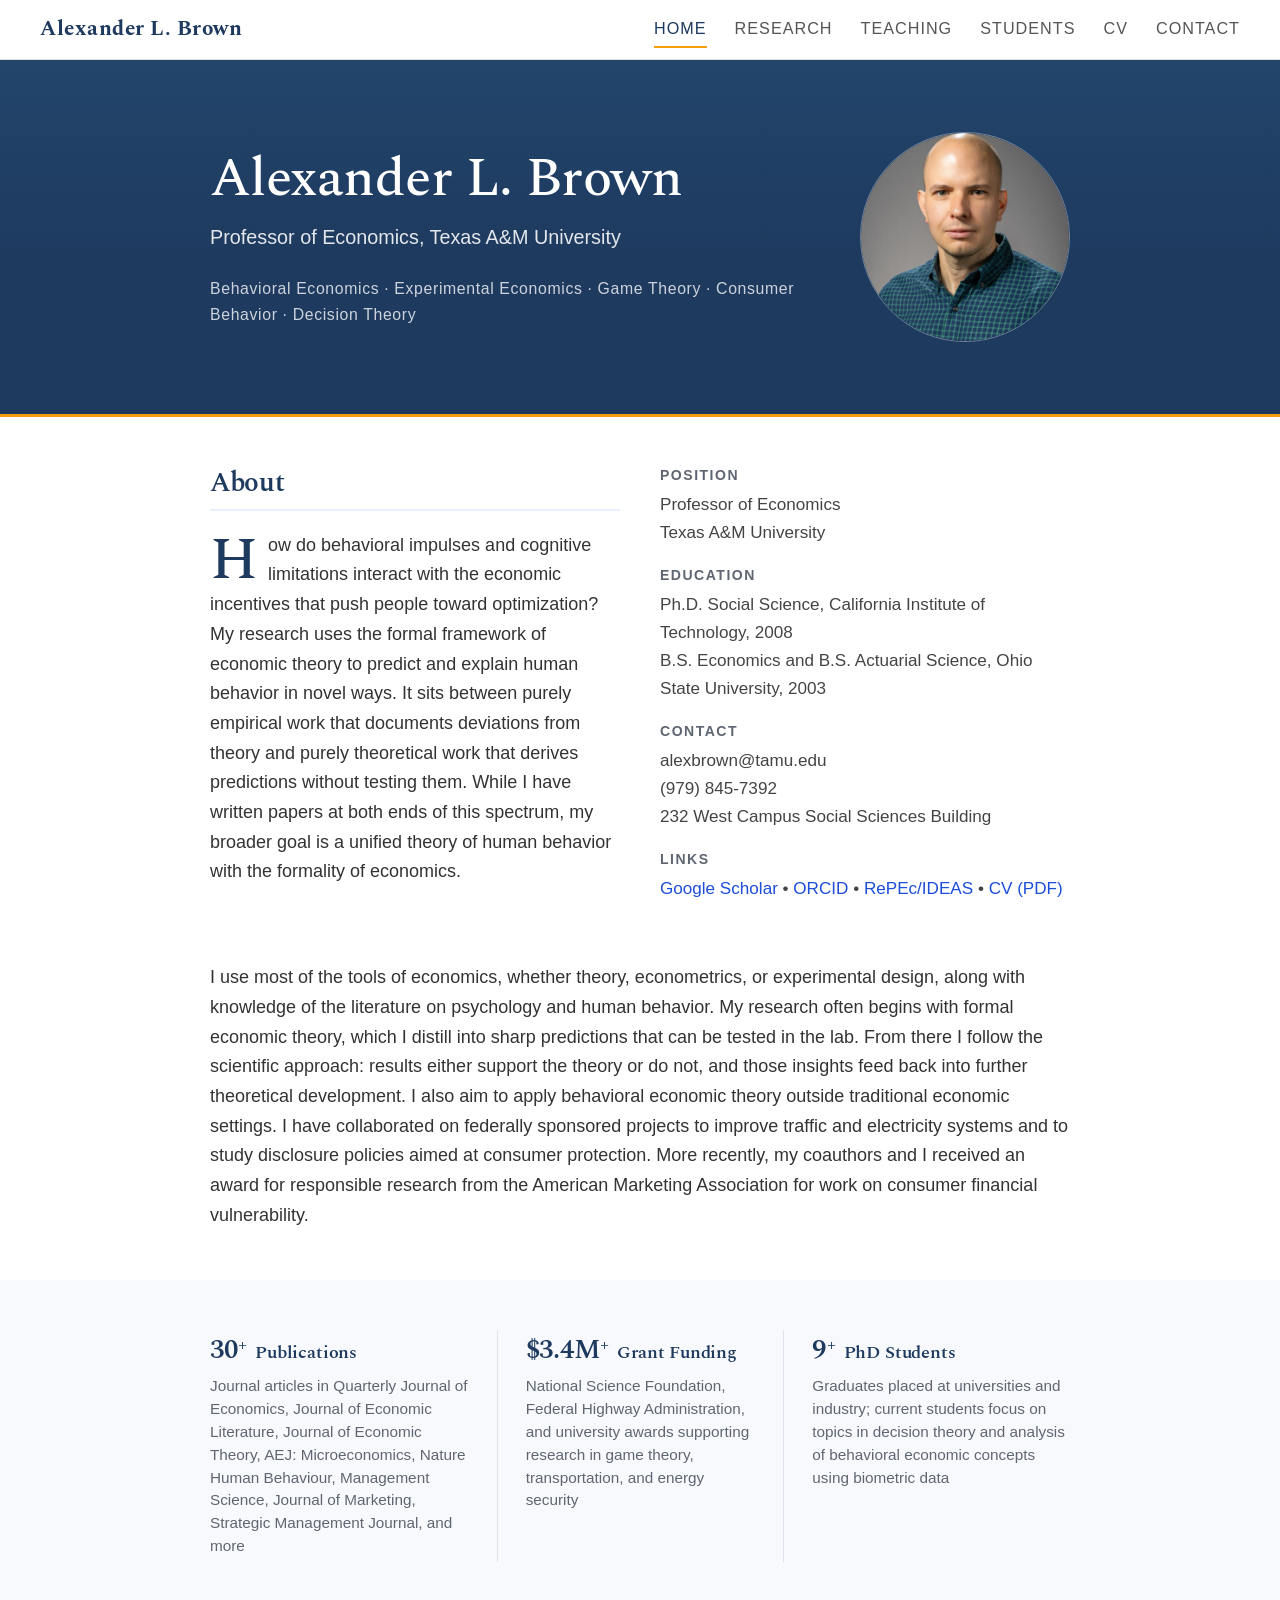
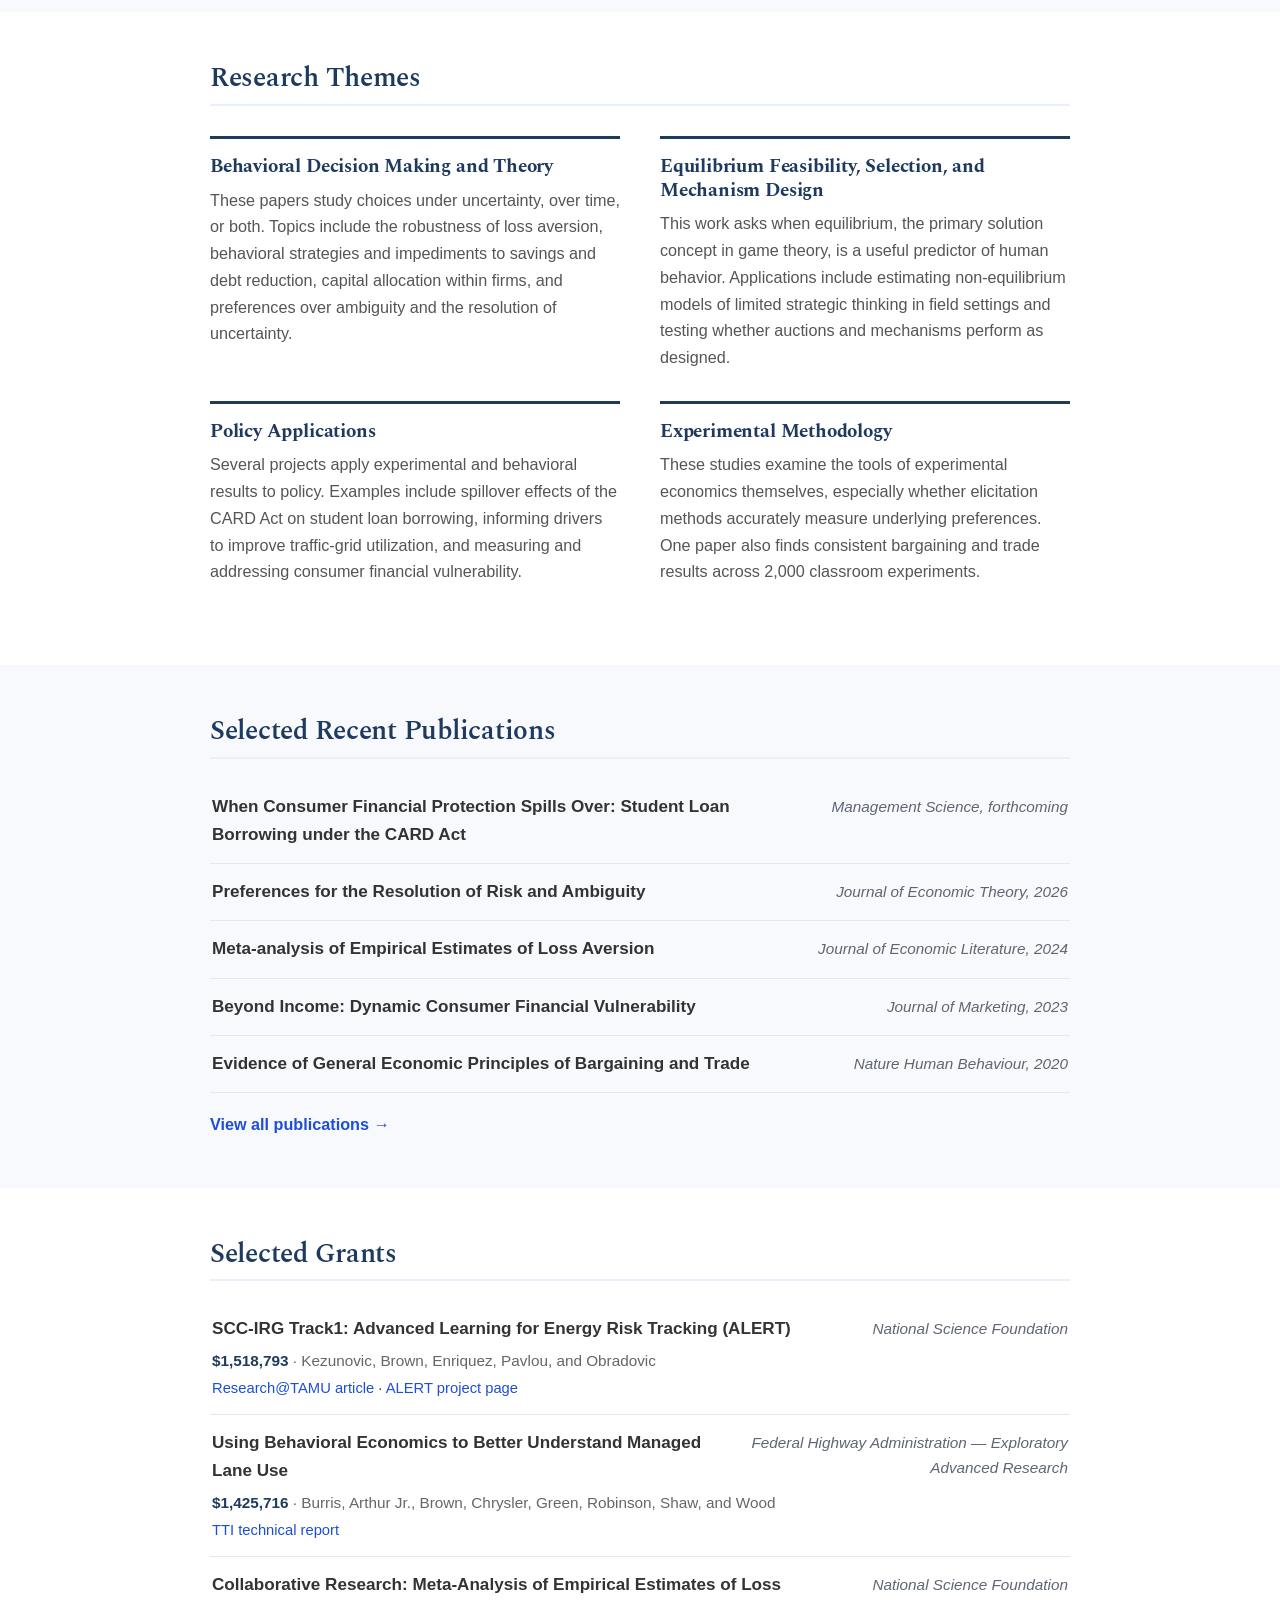
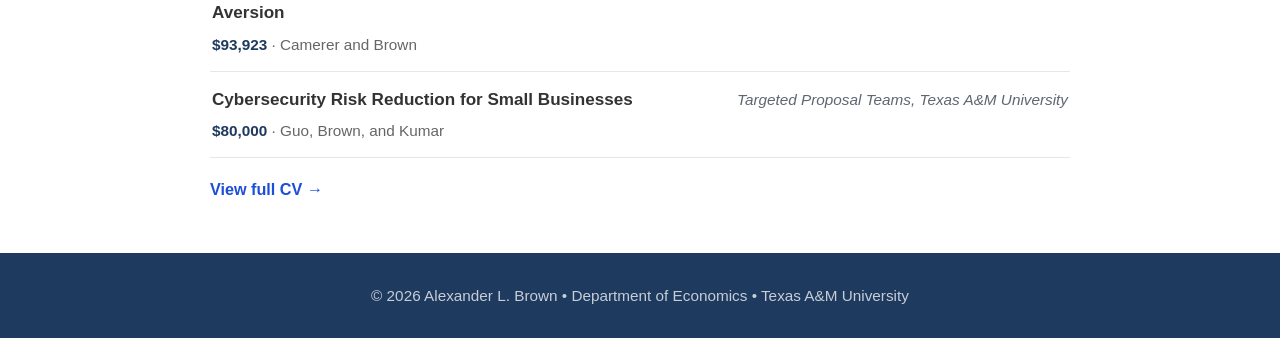
==== index.html @ e17a762a "Phase 6: GPT re-review fixes, clickable titles, coauthor links, color polish Co-Authored-By: Claude " ====
<!DOCTYPE html>
<html lang="en">
<head>
<meta charset="UTF-8">
<meta name="viewport" content="width=device-width, initial-scale=1.0">
<title>Alexander L. Brown | Economics, Texas A&M University</title>
<meta name="description" content="Alexander L. Brown, Professor of Economics at Texas A&M University. Research in game theory, experimental and behavioral economics; publications, grants, teaching, and contact information.">
<link rel="canonical" href="https://alexbrownecon.com/">
<link rel="icon" type="image/svg+xml" href="assets/favicon.svg">
<meta property="og:title" content="Alexander L. Brown | Economics, Texas A&M University">
<meta property="og:description" content="Alexander L. Brown, Professor of Economics at Texas A&M University. Research in game theory, experimental and behavioral economics; publications, grants, teaching, and contact information.">
<meta property="og:url" content="https://alexbrownecon.com/">
<meta property="og:type" content="website">
<meta property="og:image" content="https://alexbrownecon.com/assets/images/newhead4-1200.jpg">
<link rel="preconnect" href="https://fonts.googleapis.com">
<link rel="preconnect" href="https://fonts.gstatic.com" crossorigin>
<link href="https://fonts.googleapis.com/css2?family=Spectral:wght@300;500;600;700&display=swap" rel="stylesheet">
<link rel="stylesheet" href="assets/css/site.css?v=11">
<script type="application/ld+json">
{
  "@context": "https://schema.org",
  "@type": "Person",
  "name": "Alexander L. Brown",
  "alternateName": "Alex Brown",
  "jobTitle": "Professor of Economics",
  "affiliation": { "@type": "CollegeOrUniversity", "name": "Texas A&M University" },
  "email": "mailto:alexbrown@tamu.edu",
  "url": "https://alexbrownecon.com/",
  "sameAs": [
    "https://scholar.google.com/citations?user=mM_5lrMAAAAJ&hl=en",
    "https://orcid.org/0000-0002-5582-5304",
    "https://ideas.repec.org/f/pbr451.html"
  ]
}
</script>
</head>
<body>
<a class="skip-link" href="#main">Skip to main content</a>
<header>
<nav aria-label="Main">
  <div class="logo"><a href="index.html">Alexander L. Brown</a></div>
  <div class="nav-links">
    <a href="index.html" aria-current="page">Home</a>
    <a href="research.html">Research</a>
    <a href="teaching.html">Teaching</a>
    <a href="students.html">Students</a>
    <a href="cv.html">CV</a>
    <a href="contact.html">Contact</a>
  </div>
</nav>
</header>
<main id="main">
  <div class="hero">
    <div class="hero-content">
      <div class="hero-text">
        <h1>Alexander L. Brown</h1>
        <div class="subtitle">Professor of Economics, Texas A&amp;M University</div>
        <div class="interests">Behavioral Economics &middot; Experimental Economics &middot; Game Theory &middot; Consumer Behavior &middot; Decision Theory</div>
      </div>
      <div class="hero-photo"><img src="assets/images/newhead4-1200.jpg" alt="Alexander L. Brown"></div>
    </div>
  </div>

  <section>
    <div class="landing-grid">
      <div>
        <h2>About</h2>
        <p class="dropcap">How do behavioral impulses and cognitive limitations interact with the economic incentives that push people toward optimization? My research uses the formal framework of economic theory to predict and explain human behavior in novel ways. It sits between purely empirical work that documents deviations from theory and purely theoretical work that derives predictions without testing them. While I have written papers at both ends of this spectrum, my broader goal is a unified theory of human behavior with the formality of economics.</p>
      </div>
      <div class="about-sidebar">
        <div class="info-block">
          <h3>Position</h3>
          <p>Professor of Economics<br>Texas A&amp;M University</p>
        </div>
        <div class="info-block">
          <h3>Education</h3>
          <p>Ph.D. Social Science, California Institute of Technology, 2008<br>B.S. Economics and B.S. Actuarial Science, Ohio State University, 2003</p>
        </div>
        <div class="info-block">
          <h3>Contact</h3>
          <p>alexbrown@tamu.edu<br>(979) 845-7392<br>232 West Campus Social Sciences Building</p>
        </div>
        <div class="info-block">
          <h3>Links</h3>
          <p><a href="https://scholar.google.com/citations?user=mM_5lrMAAAAJ&hl=en">Google Scholar</a> &bull; <a href="https://orcid.org/0000-0002-5582-5304">ORCID</a> &bull; <a href="https://ideas.repec.org/f/pbr451.html">RePEc/IDEAS</a> &bull; <a href="assets/cv_brown.pdf">CV (PDF)</a></p>
        </div>
      </div>
    </div>
    <p>I use most of the tools of economics, whether theory, econometrics, or experimental design, along with knowledge of the literature on psychology and human behavior. My research often begins with formal economic theory, which I distill into sharp predictions that can be tested in the lab. From there I follow the scientific approach: results either support the theory or do not, and those insights feed back into further theoretical development. I also aim to apply behavioral economic theory outside traditional economic settings. I have collaborated on federally sponsored projects to improve traffic and electricity systems and to study disclosure policies aimed at consumer protection. More recently, my coauthors and I received an award for responsible research from the American Marketing Association for work on consumer financial vulnerability.</p>
  </section>

  <!-- AT A GLANCE — understated stats band (Pass 3) -->
  <div class="section-alt">
    <div class="section-alt-wrap">
      <section>
        <div class="stats-band">
          <div class="stat">
            <h3><span class="stat-num">30<span class="plus">+</span></span> <a href="research.html">Publications</a></h3>
            <p>Journal articles in Quarterly Journal of Economics, Journal of Economic Literature, Journal of Economic Theory, AEJ: Microeconomics, Nature Human Behaviour, Management Science, Journal of Marketing, Strategic Management Journal, and more</p>
          </div>
          <div class="stat">
            <h3><span class="stat-num">$3.4M<span class="plus">+</span></span> Grant Funding</h3>
            <p>National Science Foundation, Federal Highway Administration, and university awards supporting research in game theory, transportation, and energy security</p>
          </div>
          <div class="stat">
            <h3><span class="stat-num">9<span class="plus">+</span></span> <a href="students.html">PhD Students</a></h3>
            <p>Graduates placed at universities and industry; current students focus on topics in decision theory and analysis of behavioral economic concepts using biometric data</p>
          </div>
        </div>
      </section>
    </div>
  </div>

  <!-- RESEARCH THEMES — four colored cards -->
  <section>
    <h2>Research Themes</h2>
    <div class="theme-grid">
      <div class="theme-card theme-dc">
        <h3><a href="research.html?filter=dc">Behavioral Decision Making and Theory</a></h3>
        <p>These papers study choices under uncertainty, over time, or both. Topics include the robustness of loss aversion, behavioral strategies and impediments to savings and debt reduction, capital allocation within firms, and preferences over ambiguity and the resolution of uncertainty.</p>
      </div>
      <div class="theme-card theme-gt">
        <h3><a href="research.html?filter=gt">Equilibrium Feasibility, Selection, and Mechanism Design</a></h3>
        <p>This work asks when equilibrium, the primary solution concept in game theory, is a useful predictor of human behavior. Applications include estimating non-equilibrium models of limited strategic thinking in field settings and testing whether auctions and mechanisms perform as designed.</p>
      </div>
      <div class="theme-card theme-policy">
        <h3><a href="research.html?filter=policy">Policy Applications</a></h3>
        <p>Several projects apply experimental and behavioral results to policy. Examples include spillover effects of the CARD Act on student loan borrowing, informing drivers to improve traffic-grid utilization, and measuring and addressing consumer financial vulnerability.</p>
      </div>
      <div class="theme-card theme-methods">
        <h3><a href="research.html?filter=methods">Experimental Methodology</a></h3>
        <p>These studies examine the tools of experimental economics themselves, especially whether elicitation methods accurately measure underlying preferences. One paper also finds consistent bargaining and trade results across 2,000 classroom experiments.</p>
      </div>
    </div>
  </section>

  <!-- SELECTED PUBLICATIONS & GRANTS — balanced 4+4 -->
  <div class="section-alt">
    <div class="section-alt-wrap">
      <section>
        <h2>Selected Recent Publications</h2>
        <ul class="pub-list">
          <li><div class="pub-row"><span class="pub-title"><a href="research.html#pub-card-act">When Consumer Financial Protection Spills Over: Student Loan Borrowing under the CARD Act</a></span><span class="pub-venue">Management Science, forthcoming</span></div></li>
          <li><div class="pub-row"><span class="pub-title"><a href="research.html#pub-resolution">Preferences for the Resolution of Risk and Ambiguity</a></span><span class="pub-venue">Journal of Economic Theory, 2026</span></div></li>
          <li><div class="pub-row"><span class="pub-title"><a href="research.html#pub-loss-aversion">Meta-analysis of Empirical Estimates of Loss Aversion</a></span><span class="pub-venue">Journal of Economic Literature, 2024</span></div></li>
          <li><div class="pub-row"><span class="pub-title"><a href="research.html#pub-beyond-income">Beyond Income: Dynamic Consumer Financial Vulnerability</a></span><span class="pub-venue">Journal of Marketing, 2023</span></div></li>
          <li><div class="pub-row"><span class="pub-title"><a href="research.html#pub-bargaining">Evidence of General Economic Principles of Bargaining and Trade</a></span><span class="pub-venue">Nature Human Behaviour, 2020</span></div></li>
        </ul>
        <p class="more-link"><a href="research.html">View all publications &rarr;</a></p>
      </section>
    </div>
  </div>

  <section>
    <h2>Selected Grants</h2>
    <ul class="pub-list grant-list">
      <li>
        <div class="pub-row"><span class="pub-title">SCC-IRG Track1: Advanced Learning for Energy Risk Tracking (ALERT)</span><span class="pub-venue">National Science Foundation</span></div>
        <div class="grant-meta"><span class="grant-amount">$1,518,793</span> &middot; Kezunovic, Brown, Enriquez, Pavlou, and Obradovic</div>
        <div class="grant-links"><a href="https://web.archive.org/web/20241208113945/https://research.tamu.edu/2024/02/29/combining-big-data-and-machine-learning-may-help-predict-unplanned-power-outages/" target="_blank" rel="noopener">Research@TAMU article</a> &middot; <a href="https://pscp.engr.tamu.edu/alert/" target="_blank" rel="noopener">ALERT project page</a></div>
      </li>
      <li>
        <div class="pub-row"><span class="pub-title">Using Behavioral Economics to Better Understand Managed Lane Use</span><span class="pub-venue">Federal Highway Administration — Exploratory Advanced Research</span></div>
        <div class="grant-meta"><span class="grant-amount">$1,425,716</span> &middot; Burris, Arthur Jr., Brown, Chrysler, Green, Robinson, Shaw, and Wood</div>
        <div class="grant-links"><a href="https://static.tti.tamu.edu/tti.tamu.edu/documents/0-6907-R1.pdf" target="_blank" rel="noopener">TTI technical report</a></div>
      </li>
      <li>
        <div class="pub-row"><span class="pub-title">Collaborative Research: Meta-Analysis of Empirical Estimates of Loss Aversion</span><span class="pub-venue">National Science Foundation</span></div>
        <div class="grant-meta"><span class="grant-amount">$93,923</span> &middot; Camerer and Brown</div>
      </li>
      <li>
        <div class="pub-row"><span class="pub-title">Cybersecurity Risk Reduction for Small Businesses</span><span class="pub-venue">Targeted Proposal Teams, Texas A&amp;M University</span></div>
        <div class="grant-meta"><span class="grant-amount">$80,000</span> &middot; Guo, Brown, and Kumar</div>
      </li>
    </ul>
    <p class="more-link"><a href="cv.html">View full CV &rarr;</a></p>
  </section>

</main>
<footer>&copy; 2026 Alexander L. Brown &bull; Department of Economics &bull; Texas A&amp;M University</footer>
</body>
</html>
---- assets/css/site.css ----
/* site.css — shared stylesheet for all pages (extracted from the single-file
   mockup in Phase 2; content styles unchanged except accessibility fixes). */

* { margin: 0; padding: 0; box-sizing: border-box; }
html { font-size: 18px; scroll-behavior: smooth; }
body { font-family: 'Segoe UI', 'Helvetica Neue', Arial, sans-serif; color: #333; background: #fff; line-height: 1.65; }

/* TYPOGRAPHY (Pass 1): Spectral for headings, clean sans for body */
h1, h2, h3, nav .logo { font-family: 'Spectral', Georgia, 'Times New Roman', serif; }
h1, h2, h3 { line-height: 1.25; letter-spacing: -0.01em; }
.about-sidebar .info-block h3 { font-family: 'Segoe UI', 'Helvetica Neue', Arial, sans-serif; letter-spacing: 1.5px; }
/* LINKS — navy-leaning blue (2026-08-24). The rest colour moved from #2563eb
   to #1d4ed8 (6.70:1 on #fff, 6.37:1 on the #f8f9fc alt band, 6.47:1 on the
   #fafbfc card — up from 5.17:1) so links sit closer to the brand navy without
   becoming navy. Hover now goes all the way to brand navy #1e3a5f (11.50:1),
   because #1d4ed8 is the rest colour and can no longer double as the hover.
   The focus ring keeps #1d4ed8 — it reads against every ground the site uses
   and is deliberately not the same value as the hovered text. */
a { color: #1d4ed8; text-decoration: none; }
a:hover { color: #1e3a5f; text-decoration: underline; }

/* Visible focus for keyboard users */
a:focus-visible, button:focus-visible { outline: 3px solid #1d4ed8; outline-offset: 2px; border-radius: 2px; }
footer a:focus-visible { outline-color: #fff; } /* blue ring is 1.72:1 against the navy footer */

/* Screen-reader-only text. Currently unused — the research-page filter status
   it was written for is now a visible live region (.filter-status) — but kept
   as the site's standard utility for future SR-only text. */
.visually-hidden { position: absolute; width: 1px; height: 1px; margin: -1px; padding: 0; overflow: hidden; clip: rect(0 0 0 0); clip-path: inset(50%); white-space: nowrap; border: 0; }

/* Skip link — hidden until focused */
.skip-link { position: absolute; left: -9999px; top: 0; z-index: 200; background: #1e3a5f; color: #fff; padding: 10px 18px; border-radius: 0 0 6px 0; }
.skip-link:focus { left: 0; color: #fff; text-decoration: none; }

/* Anchored sections clear the sticky nav */
section[id] { scroll-margin-top: 80px; }

/* NAV (sticky, wraps on small screens — no hamburger needed) */
header { position: sticky; top: 0; z-index: 100; }
nav { background: #fff; border-bottom: 1px solid #e0e0e0; display: flex; justify-content: space-between; align-items: center; padding: 0 40px; height: 60px; }
nav .logo { font-size: 1.15rem; font-weight: 700; color: #1e3a5f; letter-spacing: 0.5px; white-space: nowrap; }
nav .logo a { color: inherit; } /* wordmark is identity, not a link cue — global link blue must not win */
nav .nav-links { display: flex; gap: 28px; }
nav .nav-links a { font-size: 0.9rem; font-weight: 500; color: #555; text-transform: uppercase; letter-spacing: 1px; text-decoration: none; padding: 4px 0; border-bottom: 2px solid transparent; transition: color 0.15s ease, border-bottom-color 0.15s ease; }
nav .nav-links a:hover, nav .nav-links a[aria-current="page"] { color: #1e3a5f; border-bottom-color: #f59e0b; text-decoration: none; }

/* HERO (Pass 2): flat deep navy, editorial title-page treatment.
   Single gold rule at the band's base is the one accent (decorative,
   on navy — not an essential indicator). */
.hero { background: linear-gradient(180deg, #23456b 0%, #1e3a5f 55%); border-bottom: 3px solid #f59e0b; }
.hero-content { display: flex; align-items: center; justify-content: space-between; gap: 50px; max-width: 940px; margin: 0 auto; padding: 72px 40px; }
.hero-photo { width: 210px; height: 210px; border-radius: 50%; border: 1px solid rgba(255,255,255,0.35); flex-shrink: 0; overflow: hidden; }
.hero-photo img { width: 100%; height: 100%; object-fit: cover; display: block; }
.hero-text { color: #fff; }
.hero-text h1 { font-size: 3rem; font-weight: 500; margin-bottom: 8px; }
.hero-text .subtitle { font-size: 1.1rem; color: rgba(255,255,255,0.88); margin-bottom: 22px; font-weight: 300; }
.hero-text .interests { font-size: 0.88rem; letter-spacing: 0.04em; color: rgba(255,255,255,0.78); }

/* MINI HERO (sub-pages): same band, smaller */
.hero-mini .hero-content { padding: 36px 40px; }
.hero-mini .hero-text h1 { font-size: 2rem; }

/* SECTIONS — optimized width for readability (940px gives ~65 characters per line at 18px body text, within the ideal 60-70 range) */
section, .page-column { max-width: 940px; margin: 0 auto; padding: 50px 40px; }
section h2 { font-size: 1.5rem; font-weight: 600; color: #1e3a5f; margin-bottom: 20px; padding-bottom: 8px; border-bottom: 2px solid #e8f0fe; }
section h3 { font-size: 1.15rem; color: #1e3a5f; margin: 28px 0 12px; }

/* Drop cap — book-style opening on the About text (kept from the
   redesign side-by-side: the one element Alex adopted) */
.dropcap::first-letter { font-family: 'Spectral', Georgia, 'Times New Roman', serif; font-weight: 500; font-size: 3.3em; float: left; line-height: 0.8; padding: 6px 10px 0 0; color: #1e3a5f; }

/* ABOUT — 2-column landing */
.landing-grid { display: grid; grid-template-columns: 1fr 1fr; gap: 40px; margin-bottom: 40px; }
.about-sidebar .info-block { margin-bottom: 20px; }
.about-sidebar .info-block h3 { font-size: 0.78rem; text-transform: uppercase; letter-spacing: 1.5px; color: #5f6672; margin: 0 0 6px; }
.about-sidebar .info-block p { color: #444; font-size: 0.95rem; }

/* AT-A-GLANCE STATS BAND (Pass 3 — understated, no cards) */
.stats-band { display: grid; grid-template-columns: 1fr 1fr 1fr; }
.stats-band .stat { padding: 4px 28px; }
.stats-band .stat:first-child { padding-left: 0; }
.stats-band .stat:last-child { padding-right: 0; }
.stats-band .stat + .stat { border-left: 1px solid #dde3ec; }
.stats-band h3 { font-family: 'Spectral', Georgia, 'Times New Roman', serif; font-size: 1rem; font-weight: 600; color: #1e3a5f; margin: 0 0 8px; display: flex; align-items: baseline; gap: 8px; }
.stats-band .stat-num { font-size: 1.5rem; line-height: 1.2; }
.stats-band .stat-num .plus { font-size: 0.62em; vertical-align: 0.5em; margin-left: 0.04em; }
.stats-band h3 a { color: inherit; }
.stats-band p { font-size: 0.85rem; color: #5f6672; line-height: 1.5; }

/* RESEARCH THEMES — editorial blocks, uniform navy rules (color plan A:
   category colors live only on the research page, where they filter) */
.theme-grid { display: grid; grid-template-columns: 1fr 1fr; gap: 30px 40px; margin: 30px 0; }
.theme-card { border-top: 3px solid #1e3a5f; padding-top: 16px; }
.theme-card h3 { margin: 0 0 8px; font-size: 1.05rem; }
.theme-card h3 a { color: inherit; text-decoration: none; }
.theme-card h3 a:hover { color: inherit; text-decoration: underline; }
.theme-card p { font-size: 0.9rem; color: #555; }

/* SITE PHOTOS (real images replacing placeholders as they arrive) */
.site-photo { width: 100%; border-radius: 10px; display: block; }

/* ACTION PHOTO PLACEHOLDER */
.photo-placeholder { width: 100%; height: 220px; background: linear-gradient(135deg, #f0f4ff 0%, #e8f0fe 100%); border: 2px dashed #bfdbfe; border-radius: 10px; display: flex; align-items: center; justify-content: center; color: #4a6fa5; font-style: italic; font-size: 0.9rem; }

/* EDITORIAL LISTS — publications & grants on the landing page (Pass 3) */
.pub-list { list-style: none; margin: 0; }
.pub-list li { padding: 14px 2px; border-bottom: 1px solid #e3e7ee; }
.pub-row { display: flex; justify-content: space-between; align-items: baseline; gap: 24px; }
.pub-title { font-weight: 600; font-size: 0.95rem; color: #333; }
.pub-title a { color: inherit; text-decoration: none; }
.pub-title a:hover { color: #1e3a5f; text-decoration: underline; }
.pub-venue { font-size: 0.85rem; color: #5f6672; font-style: italic; text-align: right; flex-shrink: 0; max-width: 40%; }
.grant-meta { font-size: 0.85rem; color: #666; margin-top: 4px; }
.grant-amount { font-weight: 600; color: #1e3a5f; }
.grant-links { font-size: 0.82rem; margin-top: 3px; }
.more-link { margin-top: 18px; font-size: 0.9rem; }
.more-link a { font-weight: 600; }

/* RESEARCH FILTERS — full category titles on desktop, chip-length
   labels on phones (Pass 5 deferred item, resolved 2026-08-23) */
.filter-btn .label-short { display: none; }
@media (max-width: 700px) {
  .filter-btn .label-full { display: none; }
  .filter-btn .label-short { display: inline; }
}

.filter-bar { display: flex; flex-wrap: wrap; gap: 10px; margin-bottom: 14px; }
.filter-btn { padding: 8px 20px; border-radius: 25px; border: 1.5px solid #d1d5db; background: #fff; color: #666; font-size: 0.85rem; cursor: pointer; font-weight: 500; transition: background-color 0.15s ease, color 0.15s ease, border-color 0.15s ease; font-family: inherit; }
/* Monochrome (2026-08-24): the four per-category button colors are gone.
   Every button hovers and fills in brand navy, the treatment the All button
   already had. */
.filter-btn:hover { border-color: #1e3a5f; color: #1e3a5f; }
.filter-btn.active { background: #1e3a5f; color: #fff; border-color: #1e3a5f; }
.filter-btn.active:hover { background: #23456b; color: #fff; border-color: #23456b; }

/* FILTER STATUS — visible result count, doubling as the role="status" live
   region (WCAG 4.1.3). Quiet meta line in the site's muted gray #5f6672
   (6.3:1 on #fff), sitting between the filter buttons and the jump links. */
.filter-status { font-size: 0.85rem; color: #5f6672; margin: 0 0 10px; }

/* JUMP LINKS — small uppercase in-page nav above the paper sections.
   #5f6672 is the site's existing muted meta gray (6.3:1 on #fff); the links
   themselves take brand navy #1e3a5f and underline on hover/focus. */
.jump-links { font-size: 0.8rem; letter-spacing: 0.09em; text-transform: uppercase; color: #5f6672; margin: 0 0 8px; }
.jump-links a { color: #1e3a5f; text-decoration: none; }
.jump-links a:hover, .jump-links a:focus-visible { text-decoration: underline; }

/* PAPER CARDS */
/* .paper-group is a nested <section id> inside .paper-list, so it inherits the
   section[id] scroll-margin-top rules (80px, 110px under 880px) above; it must
   cancel the outer page-column geometry the generic `section` rule gives it. */
.paper-group { max-width: none; margin: 0; padding: 0; display: flex; flex-direction: column; gap: 16px; }
.paper-group h2 { margin-top: 28px; }
.paper-list { display: flex; flex-direction: column; gap: 16px; }
.paper-card { padding: 18px 22px; border: 1px solid #eee; border-radius: 8px; background: #fafbfc; transition: border-color 0.2s ease, box-shadow 0.2s ease; animation: card-in 0.25s ease; }
@keyframes card-in { from { opacity: 0; transform: translateY(4px); } to { opacity: 1; transform: none; } }
.paper-card:hover { border-color: #bfdbfe; box-shadow: 0 2px 8px rgba(29,78,216,0.06); }
.paper-card.hidden { display: none; }
.paper-card[id] { scroll-margin-top: 90px; } /* deep links from the home page clear the sticky nav */
.paper-card:target { border-color: #1e3a5f; }
/* TITLES — dark navy and bold, the top of the card's hierarchy (the wrapping
   quotation marks were dropped from the markup 2026-08-24). Size and weight are
   unchanged; only the colour moved, #333 -> brand navy #1e3a5f (11.10:1 on the
   #fafbfc card). Each title is a link to the card's primary source, so it must
   NOT take the global link blue: colour inherits and there is no rule at rest.
   The underline appears on hover and on keyboard focus, in the inherited navy.
   Two cards (request-copy-only) have no link; they are the same navy text with
   no pointer and no underline, which is the only difference. */
.paper-title { font-size: 0.98rem; font-weight: 600; color: #1e3a5f; margin-bottom: 4px; }
.paper-title a { color: inherit; text-decoration: none; }
.paper-title a:hover, .paper-title a:focus-visible { text-decoration: underline; text-decoration-color: #1e3a5f; }
.paper-authors { font-size: 0.86rem; color: #666; margin-bottom: 3px; }
.paper-authors strong { font-weight: 600; } /* subtle emphasis on Alex's name; color inherits */
/* COAUTHOR LINKS — ported from the old live site. Deliberately quiet: the
   author line must keep reading as one grey run of names, not as a row of blue
   links, so the colour inherits and the only rest-state cue is a hairline
   underline in #d1d5db (the existing filter-button neutral). Hover and keyboard
   focus resolve to brand navy, text and rule together. Alexander L. Brown is
   <strong> and never a link. */
.paper-authors a { color: inherit; text-decoration: underline; text-decoration-color: #d1d5db; text-underline-offset: 2px; }
.paper-authors a:hover, .paper-authors a:focus-visible { color: #1e3a5f; text-decoration-color: #1e3a5f; }
.paper-venue { font-size: 0.86rem; color: #5f6672; font-style: italic; margin-bottom: 8px; }
.paper-award { font-size: 0.82rem; font-weight: 600; color: #1e3a5f; margin-bottom: 8px; }
.paper-tags { display: flex; flex-wrap: wrap; gap: 6px; margin-bottom: 8px; }
/* TAG CHIPS — monochrome (2026-08-24), now slate-filled. Still ONE treatment
   for all four categories: the four category hexes stay gone and
   .tag-dc/-gt/-policy/-methods remain inert hooks with no styling of their own.
   Changed 2026-08-24: pale slate fill #eef2f7 (the light end of the existing
   #dde3ec/#eef2f7 neutral family) with muted navy text #3b4d66 replacing the
   flat gray #5f6672 — 7.66:1, well past the 4.5:1 the 0.7rem/600 label needs.
   The hairline border is DROPPED: the fill already draws the chip's shape, and
   keeping both made the chip read as a bordered box rather than a quiet label.
   Size, shape, weight, and casing are unchanged. Losing the border also parts
   the chips from .jump-links, which they had drifted into matching. */
.tag { font-size: 0.7rem; padding: 2px 10px; border-radius: 12px; font-weight: 600; text-transform: uppercase; letter-spacing: 0.5px; color: #3b4d66; background: #eef2f7; border: none; }
.paper-links { display: flex; flex-wrap: wrap; gap: 10px; }
/* Link buttons follow the global link colour: #1d4ed8 at rest, and the hover
   still fills with that same value (the button's own colour), which is the
   behaviour it had at #2563eb. */
.paper-links a { font-size: 0.8rem; color: #1d4ed8; font-weight: 500; padding: 3px 10px; border: 1px solid #dbeafe; border-radius: 4px; transition: background-color 0.15s ease, color 0.15s ease, border-color 0.15s ease; }
.paper-links a:hover { background: #1d4ed8; color: #fff; border-color: #1d4ed8; text-decoration: none; }
/* ABSTRACTS — collapsed by default; no animation (default <details> toggle only).
   Summary uses the card's muted meta gray #5f6672 (6.3:1 on the #fafbfc card);
   body copy uses the site's #333 (11.6:1). Focus ring matches the global
   a/button :focus-visible treatment on line 16. */
.paper-abstract { margin-top: 10px; }
.paper-abstract summary { cursor: pointer; font-size: 0.85rem; color: #5f6672; }
.paper-abstract summary:focus-visible { outline: 3px solid #1d4ed8; outline-offset: 2px; border-radius: 2px; }
.paper-abstract p { font-size: 0.92rem; color: #333; line-height: 1.55; margin-top: 8px; max-width: 68ch; }

/* STUDENTS — two-column grid with square photos */
.students-two-col { display: grid; grid-template-columns: 1fr 1fr; gap: 20px; margin-bottom: 40px; }
.student-card-sq { border-radius: 10px; border: 1px solid #eee; background: #fafbfc; overflow: hidden; transition: border-color 0.2s ease, box-shadow 0.2s ease; position: relative; }
.student-card-sq:hover { border-color: #bfdbfe; box-shadow: 0 2px 8px rgba(29,78,216,0.06); }
.student-card-sq .student-photo-sq { width: 100%; aspect-ratio: 1; background: #e8f0fe; display: flex; align-items: center; justify-content: center; overflow: hidden; font-size: 0.8rem; color: #4a6fa5; text-align: center; }
.student-card-sq .student-photo-sq img { width: 100%; height: 100%; object-fit: cover; }
.student-card-sq .student-body { padding: 16px; }
.student-card-sq .student-body h3 { font-size: 0.95rem; color: #333; margin: 0 0 3px; }
.student-card-sq .student-body h3 a { color: #1d4ed8; }
.student-card-sq .student-body .student-title { font-size: 0.82rem; color: #666; }
.student-card-sq .student-body .student-affil { font-size: 0.82rem; color: #5f6672; margin-top: 2px; }
.market-badge { position: absolute; top: 10px; right: 10px; background: #dc2626; color: #fff; font-size: 0.68rem; font-weight: 700; text-transform: uppercase; letter-spacing: 0.8px; padding: 3px 10px; border-radius: 4px; }

/* TEACHING — category cards */
.teaching-category { margin-bottom: 32px; }
.teaching-category h2 { font-size: 1.1rem; color: #1e3a5f; margin-bottom: 12px; padding-bottom: 6px; border-bottom: 2px solid #e8f0fe; }
.course-card-full { padding: 18px 22px; border-radius: 8px; border: 1px solid #eee; background: #fafbfc; margin-bottom: 12px; }
.course-card-full .course-num { font-size: 0.78rem; text-transform: uppercase; letter-spacing: 1px; color: #1e3a5f; font-weight: 700; }
.course-card-full .course-name { font-size: 1rem; font-weight: 600; color: #333; margin: 4px 0; }
.course-card-full .course-desc { font-size: 0.88rem; color: #666; line-height: 1.5; }
.course-card-full .course-link { font-size: 0.8rem; margin-top: 6px; }

/* FOOTER */
footer { background: #1e3a5f; color: rgba(255,255,255,0.75); text-align: center; padding: 30px 40px; font-size: 0.85rem; }
footer a { color: rgba(255,255,255,0.9); }

/* SECTION ALT BG */
.section-alt { background: #f8f9fc; }
.section-alt-wrap { padding: 50px 0; }
.section-alt-wrap section { padding-top: 0; padding-bottom: 0; }

/* RESPONSIVE */
@media (max-width: 880px) {
  nav { height: auto; flex-wrap: wrap; padding: 10px 20px; row-gap: 2px; }
  nav .nav-links { flex-wrap: wrap; gap: 14px; row-gap: 2px; }
  /* Nav is still a single 58px row down to ~750px (see the 800px block). */
  section[id], .paper-card[id] { scroll-margin-top: 75px; }
  .hero-content { flex-direction: column-reverse; text-align: center; gap: 24px; padding: 40px 24px; }
  .hero-photo { width: 160px; height: 160px; }
  .hero-mini .hero-content { padding: 28px 24px; }
  .stats-band { grid-template-columns: 1fr; }
  .stats-band .stat { padding: 14px 0; }
  .stats-band .stat + .stat { border-left: none; border-top: 1px solid #dde3ec; }
  .theme-grid { grid-template-columns: 1fr; }
}
/* HEADER STACK (Phase 5, Pass 4) — the wordmark plus six links stop fitting
   on one line at about 750px, and below that the browser's own wrap read as
   an accident: the link row hung left under the wordmark, and the nav even
   flipped back to one row between 651 and 700px where the phone type scale
   kicks in. From 800px down the two rows are therefore composed on purpose —
   wordmark centered on its own line, hairline under it, link row centered
   beneath — so the header reads as a deliberate stack at every width below the
   breakpoint. 801px and up is untouched (still the single 58-60px row). */
@media (max-width: 800px) {
  nav { flex-direction: column; flex-wrap: nowrap; align-items: center; justify-content: center; padding: 8px 20px 6px; row-gap: 0; }
  nav .logo { width: 100%; text-align: center; letter-spacing: 0.8px; padding-bottom: 5px; border-bottom: 1px solid #e6eaf0; }
  nav .nav-links { width: 100%; justify-content: center; margin-top: 5px; row-gap: 0; }
  nav .nav-links a { letter-spacing: 1.2px; }
  /* Stacked nav measures 97px from 701 to 800px; the 700px and 600px blocks
     below tighten it further and set their own values. */
  section[id], .paper-card[id] { scroll-margin-top: 115px; }
}
/* PASS 5 — designed for phones, not just reflowed */
@media (max-width: 700px) {
  /* Nav: the stack from the 800px block, tightened, with ~45px tap rows.
     Padding is top-heavy (15/4) so the active link's gold rule stays about
     where it sits on desktop — a few px under the word, not adrift at the
     bottom of a tall box. The stack was retuned 2026-08-24: the wordmark's
     line-height drops to 1.25 (the 1.65 body leading padded a single centered
     line with ~9px of dead space) and the band paddings, the link row's top
     margin and its row-gap each give back 1-3px. Links keep their top-heavy
     padding and still measure 44.75px, above the 44px floor; total nav height
     at 320px falls from 148.7px to 132.1px. */
  nav { padding: 4px 16px; }
  nav .logo { font-size: 1.05rem; line-height: 1.25; padding-bottom: 4px; }
  nav .nav-links { gap: 2px 4px; margin-top: 3px; }
  nav .nav-links a { font-size: 0.8rem; letter-spacing: 0.8px; padding: 15px 8px 4px; }
  /* Nav is a single 85px stack from 601 to 700px (the six links still share
     one row); below 601px the link row wraps and the block below re-tunes. */
  section[id], .paper-card[id] { scroll-margin-top: 103px; }
  section, .page-column { padding: 36px 20px; }
  .section-alt-wrap { padding: 36px 0; }
  .landing-grid, .students-two-col { grid-template-columns: 1fr; }
  .pub-row { flex-direction: column; gap: 2px; }
  .pub-venue { text-align: left; max-width: none; }
  /* Hero: give the first screen back to the content */
  .hero-content { gap: 18px; padding: 32px 20px 36px; }
  .hero-photo { width: 120px; height: 120px; }
  .hero-text h1 { font-size: 2.1rem; }
  .hero-text .subtitle { font-size: 1rem; margin-bottom: 14px; }
  .hero-text .interests { font-size: 0.82rem; }
  /* Stats band: tighter rhythm when stacked */
  .stats-band .stat { padding: 12px 0; }
  .stats-band p { font-size: 0.82rem; }
  .theme-grid { gap: 24px; }
  /* Students: horizontal rows instead of giant full-width squares */
  .students-two-col { gap: 12px; }
  .student-card-sq { display: flex; align-items: center; }
  .student-card-sq .student-photo-sq { width: 96px; aspect-ratio: auto; flex-shrink: 0; align-self: stretch; }
  .student-card-sq .student-body { padding: 12px 14px; }
  .market-badge { font-size: 0.62rem; padding: 2px 8px; } /* carries real info (job market) — stays visible on phones */
  /* TOUCH TARGETS (Pass 4) — every interactive control on a phone gets a
     tap box of at least 44px. Only the vertical padding grows; the
     horizontal padding is deliberately left alone on .filter-btn, because
     widening the pills repacks the filter bar from three rows to four. */
  .filter-btn { padding: 12px 14px; font-size: 0.8rem; }
  .paper-links a { padding: 10px 12px; }
  .jump-links { margin-bottom: 0; }
  .jump-links a { display: inline-block; padding: 11px 2px; }
  .filter-status { margin-bottom: 4px; }
  .paper-abstract { margin-top: 2px; }
  .paper-abstract summary { padding: 10px 0; }
  .dropcap::first-letter { font-size: 2.6em; }
  footer { padding: 24px 20px; }
}
/* JUMP LINKS, STACKED — the three labels need about 600px to share one line.
   Below that they wrapped one per row anyway, leaving the middots dangling
   at the ends of lines. Zeroing the container's font-size collapses those
   separator text nodes (the links carry their own size) and the links go
   block-level: a clean stacked index of three full-width 46px rows. */
@media (max-width: 640px) {
  .jump-links { font-size: 0; }
  .jump-links a { display: block; font-size: 0.8rem; }
}
/* NARROW PHONES — the six links need ~500px of row and only ~288px is
   available at 320px, so they must wrap. Capping the row at 300px makes the
   break land in the same place at every width from 600px down to 320px: a
   balanced, centered 3 + 3 block instead of the ragged 5 + 1 / 4 + 2 splits
   free wrapping produces. The hairline belongs to the wordmark row, so it
   stays full width regardless of this cap. */
@media (max-width: 600px) {
  nav .nav-links { max-width: 300px; }
  /* Stacked nav measures 132px here (148.7px before the 2026-08-24 retune). */
  section[id], .paper-card[id] { scroll-margin-top: 145px; }
}
/* FILTER BAR, NARROW PHONES — free flex wrapping keeps the five pills on
   three tidy rows down to about 355px (the first row needs 315px of content
   box for All + Decision Making + Equilibrium). Below that the packing goes
   ragged: All pairs with Decision Making, then Equilibrium and Policy
   Applications share a row only by a hair, and Methodology is left alone.
   From 360px down the bar is therefore composed instead of packed — All spans
   the full first row, the four categories sit in an equal-width 2x2 beneath
   it. grid-auto-rows: 1fr equalizes all three row heights, so "Policy
   Applications" wrapping to two lines at 320px does not make its row taller
   than the others: every cell is 51px, comfortably over the 44px tap floor.
   Vertical padding drops to 6px because the wrapped label already supplies
   the height; min-height holds the single-line pills at 44px. */
@media (max-width: 360px) {
  .filter-bar { display: grid; grid-template-columns: 1fr 1fr; grid-auto-rows: 1fr; gap: 10px; }
  .filter-bar .filter-btn:first-child { grid-column: 1 / -1; }
  .filter-btn { display: flex; align-items: center; justify-content: center; text-align: center; min-height: 44px; padding: 6px; line-height: 1.25; }
}

/* REDUCED MOTION */
@media (prefers-reduced-motion: reduce) {
  * { transition: none !important; animation: none !important; }
  html { scroll-behavior: auto; }
}

/* CV PAGE */
/* The download link is the page's only action, and the one that matters most
   on a phone, where the embedded viewer is hidden entirely. As a bare inline
   link it measured 22.5px tall — half the 44px tap floor — so it is now a
   real button: navy fill, white label, the same #23456b hover the active
   filter pill uses. Desktop takes the same treatment; a lone blue line of
   text above a full-height PDF frame read as an afterthought. */
.cv-actions { text-align: center; margin-bottom: 20px; }
.cv-actions a { display: inline-block; background: #1e3a5f; color: #fff; border: 1.5px solid #1e3a5f; border-radius: 6px; padding: 12px 26px; font-size: 0.95rem; font-weight: 600; letter-spacing: 0.02em; transition: background-color 0.15s ease, border-color 0.15s ease; }
.cv-actions a:hover { background: #23456b; border-color: #23456b; color: #fff; text-decoration: none; }
.cv-actions a:focus-visible { border-radius: 6px; } /* the global focus rule squares corners to 2px */
.cv-embed { width: 100%; height: 80vh; border: 1px solid #eee; border-radius: 8px; }
@media (max-width: 700px) {
  .cv-embed { display: none; }
  .cv-actions a { padding: 13px 26px; font-size: 1rem; }
}

/* CONTACT PAGE — email and phone are live mailto:/tel: links. On phones they
   get the Pass 4 tap-target treatment (inline-block + vertical padding), and
   the gap between rows opens from 8px to 16px so the padded boxes of adjacent
   lines do not touch. Desktop keeps the original 8px rhythm. */
.contact-details p + p { margin-top: 8px; }
@media (max-width: 700px) {
  .contact-details p + p { margin-top: 16px; }
  /* Email and phone end their own lines, so an inline-block with vertical
     padding grows them to 45.7px without disturbing anything around them. */
  .contact-details a[href^="mailto:"], .contact-details a[href^="tel:"] { display: inline-block; padding: 8px 0; }
  /* The Maps link is mid-sentence and wraps over two lines; making it an
     inline-block would strand "232" alone on the label line. It stays inline
     and takes vertical padding instead — padding does extend an inline box's
     hit area, 21px of content plus 12px top and bottom is 45px per line
     fragment — and the Office line's leading opens to 46.8px so the padded
     fragments have room instead of overlapping the line above and below. */
  .contact-details .office { line-height: 2.6; }
  .contact-details .office a { padding: 12px 0; }
}
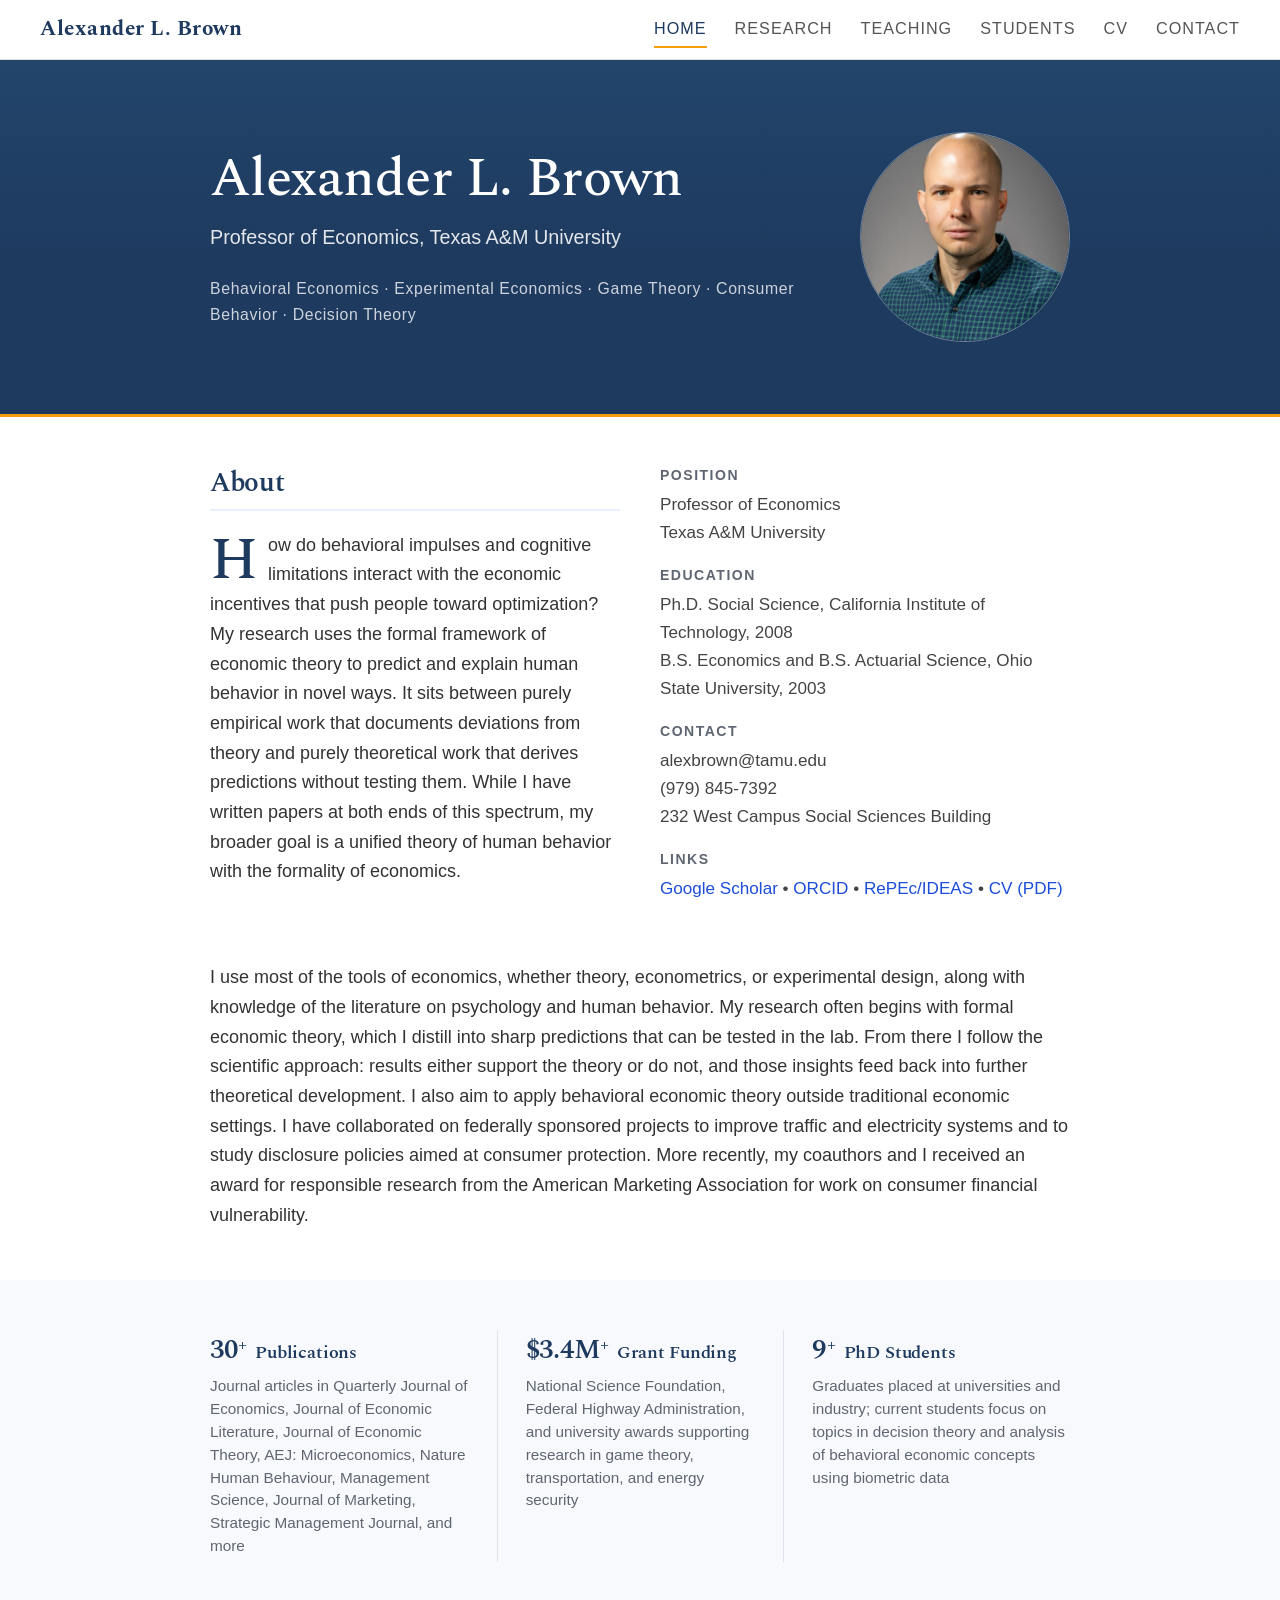
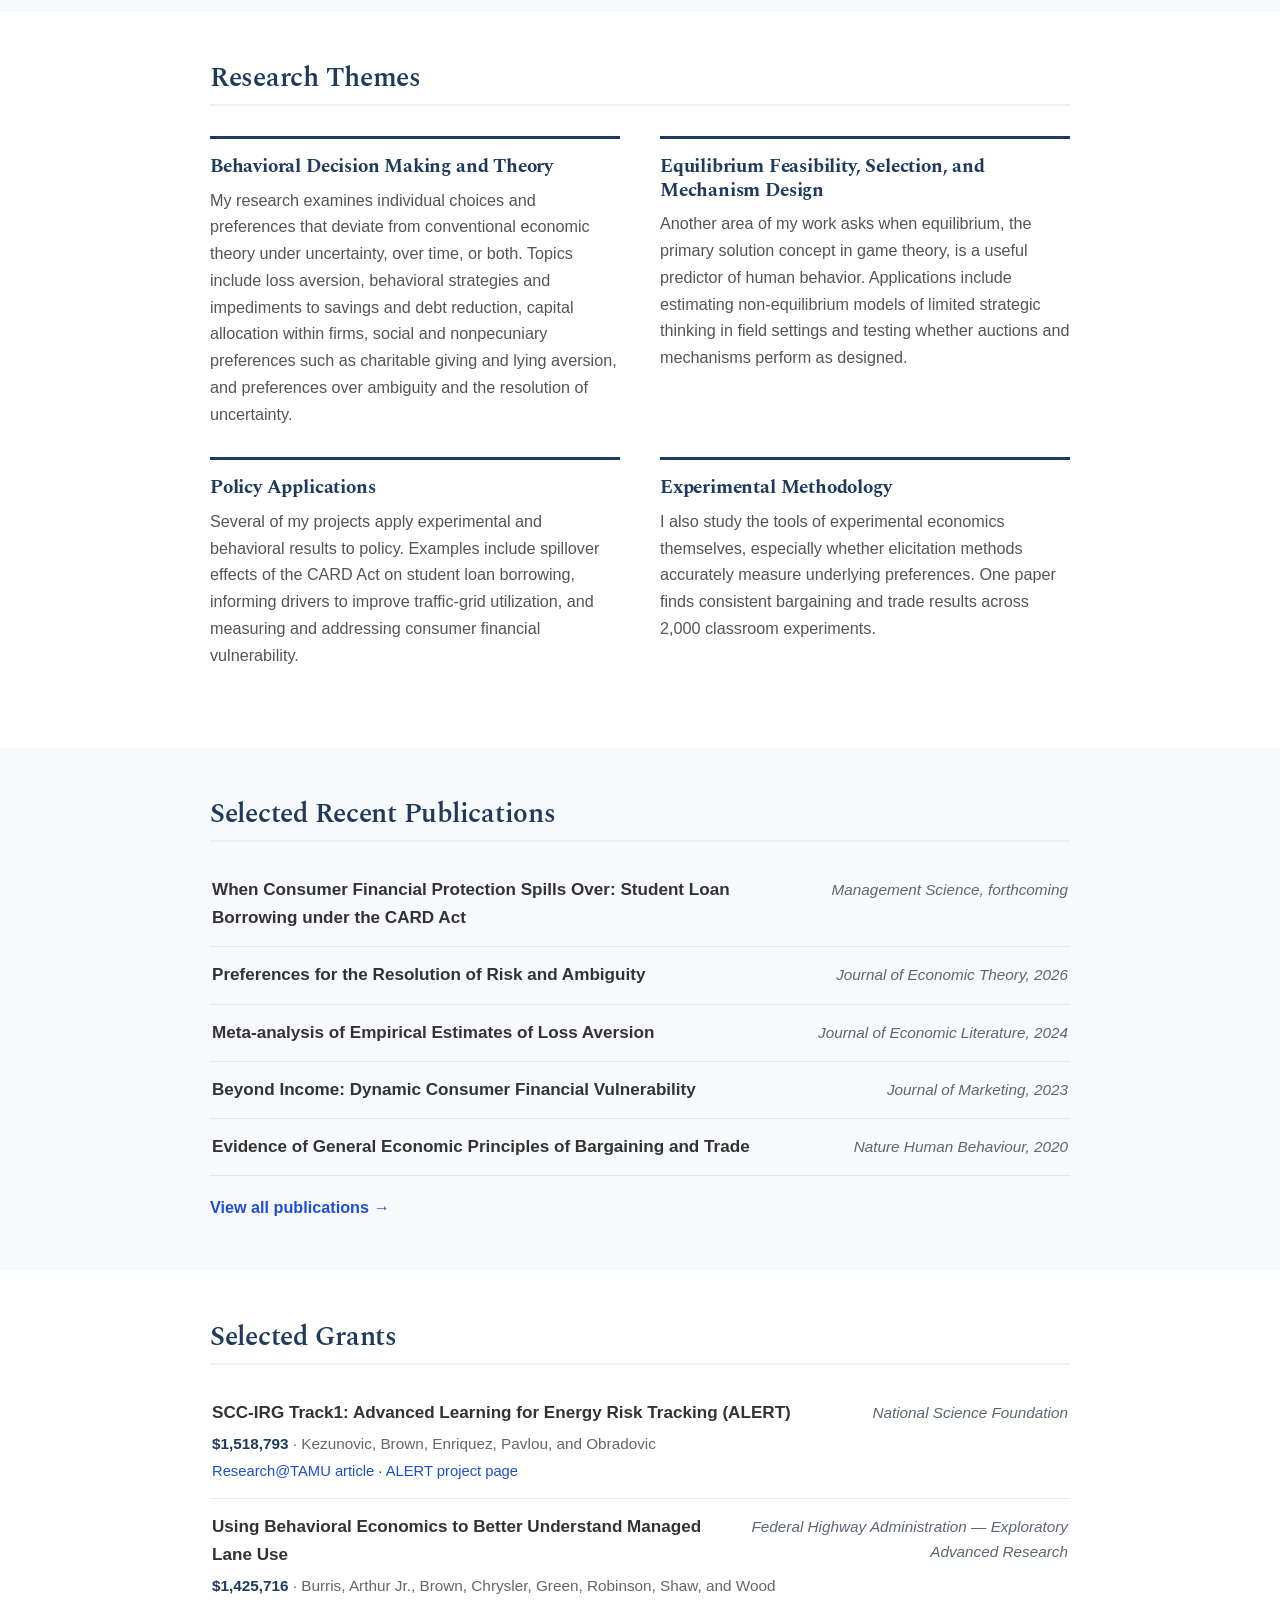
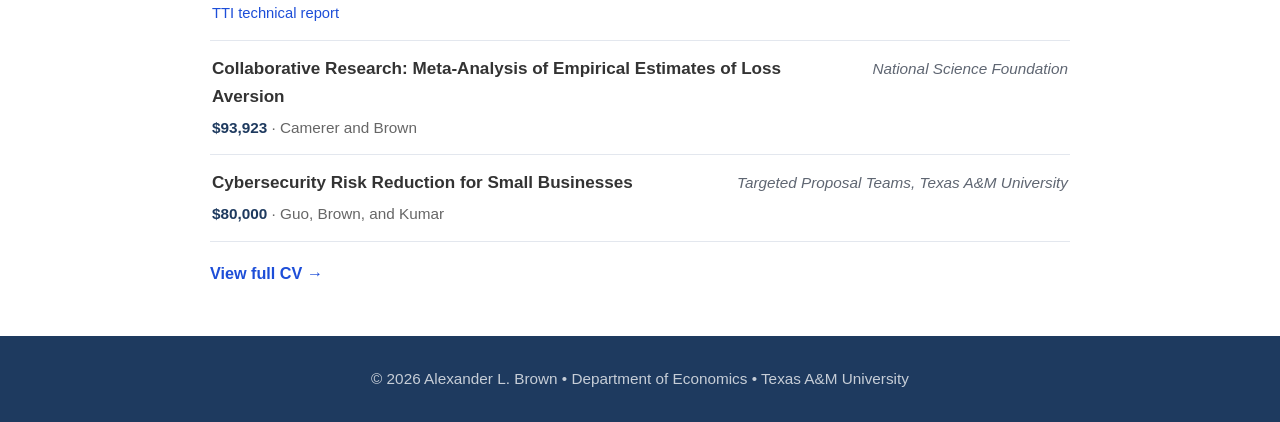
==== commit 04ae5b18: "Research theme paragraphs replaced by Alex (new baseline, all four) Co-Authored-By: Claude Fable 5 <" ====
--- a/index.html
+++ b/index.html
@@ -15,7 +15,7 @@
 <link rel="preconnect" href="https://fonts.googleapis.com">
 <link rel="preconnect" href="https://fonts.gstatic.com" crossorigin>
 <link href="https://fonts.googleapis.com/css2?family=Spectral:wght@300;500;600;700&display=swap" rel="stylesheet">
-<link rel="stylesheet" href="assets/css/site.css?v=11">
+<link rel="stylesheet" href="assets/css/site.css?v=12">
 <script type="application/ld+json">
 {
   "@context": "https://schema.org",
@@ -117,19 +117,19 @@
     <div class="theme-grid">
       <div class="theme-card theme-dc">
         <h3><a href="research.html?filter=dc">Behavioral Decision Making and Theory</a></h3>
-        <p>These papers study choices under uncertainty, over time, or both. Topics include the robustness of loss aversion, behavioral strategies and impediments to savings and debt reduction, capital allocation within firms, and preferences over ambiguity and the resolution of uncertainty.</p>
+        <p>My research examines individual choices and preferences that deviate from conventional economic theory under uncertainty, over time, or both. Topics include loss aversion, behavioral strategies and impediments to savings and debt reduction, capital allocation within firms, social and nonpecuniary preferences such as charitable giving and lying aversion, and preferences over ambiguity and the resolution of uncertainty.</p>
       </div>
       <div class="theme-card theme-gt">
         <h3><a href="research.html?filter=gt">Equilibrium Feasibility, Selection, and Mechanism Design</a></h3>
-        <p>This work asks when equilibrium, the primary solution concept in game theory, is a useful predictor of human behavior. Applications include estimating non-equilibrium models of limited strategic thinking in field settings and testing whether auctions and mechanisms perform as designed.</p>
+        <p>Another area of my work asks when equilibrium, the primary solution concept in game theory, is a useful predictor of human behavior. Applications include estimating non-equilibrium models of limited strategic thinking in field settings and testing whether auctions and mechanisms perform as designed.</p>
       </div>
       <div class="theme-card theme-policy">
         <h3><a href="research.html?filter=policy">Policy Applications</a></h3>
-        <p>Several projects apply experimental and behavioral results to policy. Examples include spillover effects of the CARD Act on student loan borrowing, informing drivers to improve traffic-grid utilization, and measuring and addressing consumer financial vulnerability.</p>
+        <p>Several of my projects apply experimental and behavioral results to policy. Examples include spillover effects of the CARD Act on student loan borrowing, informing drivers to improve traffic-grid utilization, and measuring and addressing consumer financial vulnerability.</p>
       </div>
       <div class="theme-card theme-methods">
         <h3><a href="research.html?filter=methods">Experimental Methodology</a></h3>
-        <p>These studies examine the tools of experimental economics themselves, especially whether elicitation methods accurately measure underlying preferences. One paper also finds consistent bargaining and trade results across 2,000 classroom experiments.</p>
+        <p>I also study the tools of experimental economics themselves, especially whether elicitation methods accurately measure underlying preferences. One paper finds consistent bargaining and trade results across 2,000 classroom experiments.</p>
       </div>
     </div>
   </section>
--- a/assets/css/site.css
+++ b/assets/css/site.css
@@ -359,6 +359,11 @@
   .filter-bar { display: grid; grid-template-columns: 1fr 1fr; grid-auto-rows: 1fr; gap: 10px; }
   .filter-bar .filter-btn:first-child { grid-column: 1 / -1; }
   .filter-btn { display: flex; align-items: center; justify-content: center; text-align: center; min-height: 44px; padding: 6px; line-height: 1.25; }
+  /* Narrowest phones: reclaim gutter for text — 219px → 241px of card
+     content width. 375px and up keeps the standard spacing. */
+  section, .page-column { padding-left: 16px; padding-right: 16px; }
+  .paper-card { padding: 16px; }
+  .paper-list, .paper-group { gap: 12px; }
 }
 
 /* REDUCED MOTION */
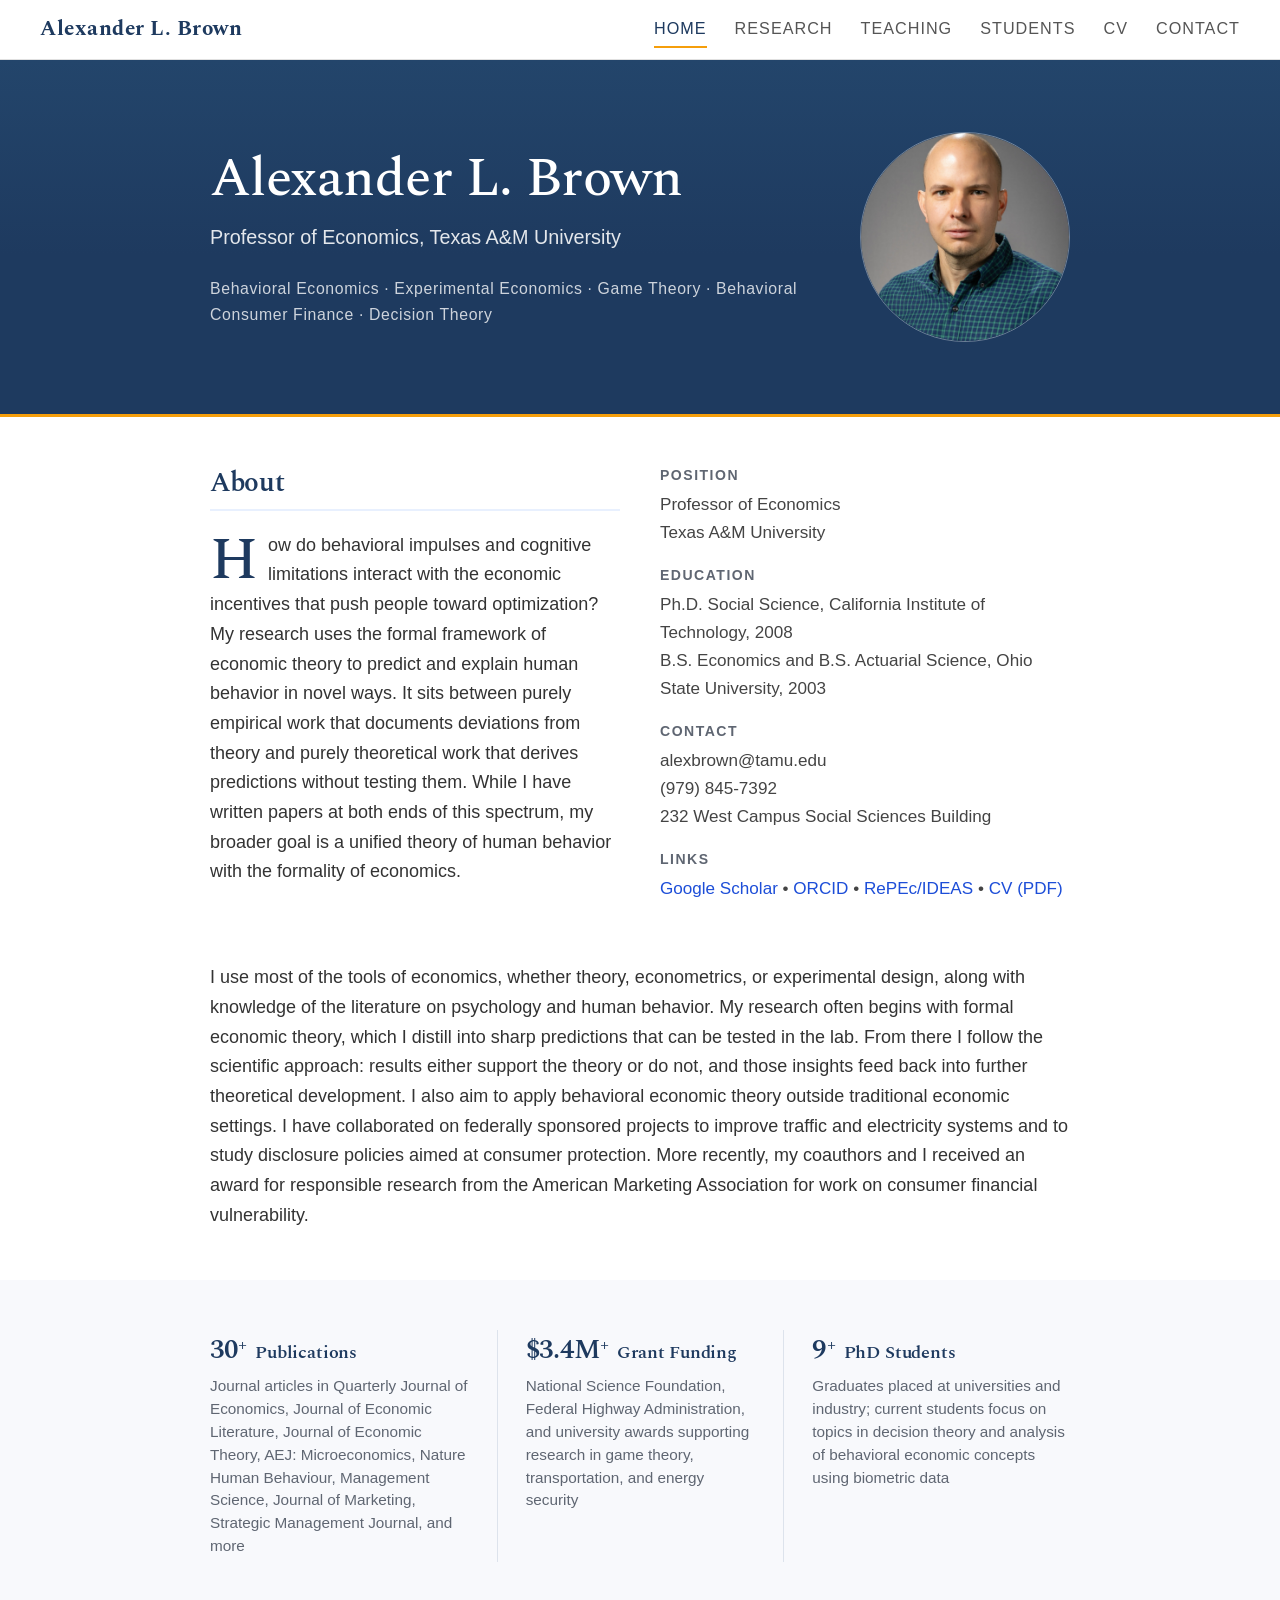
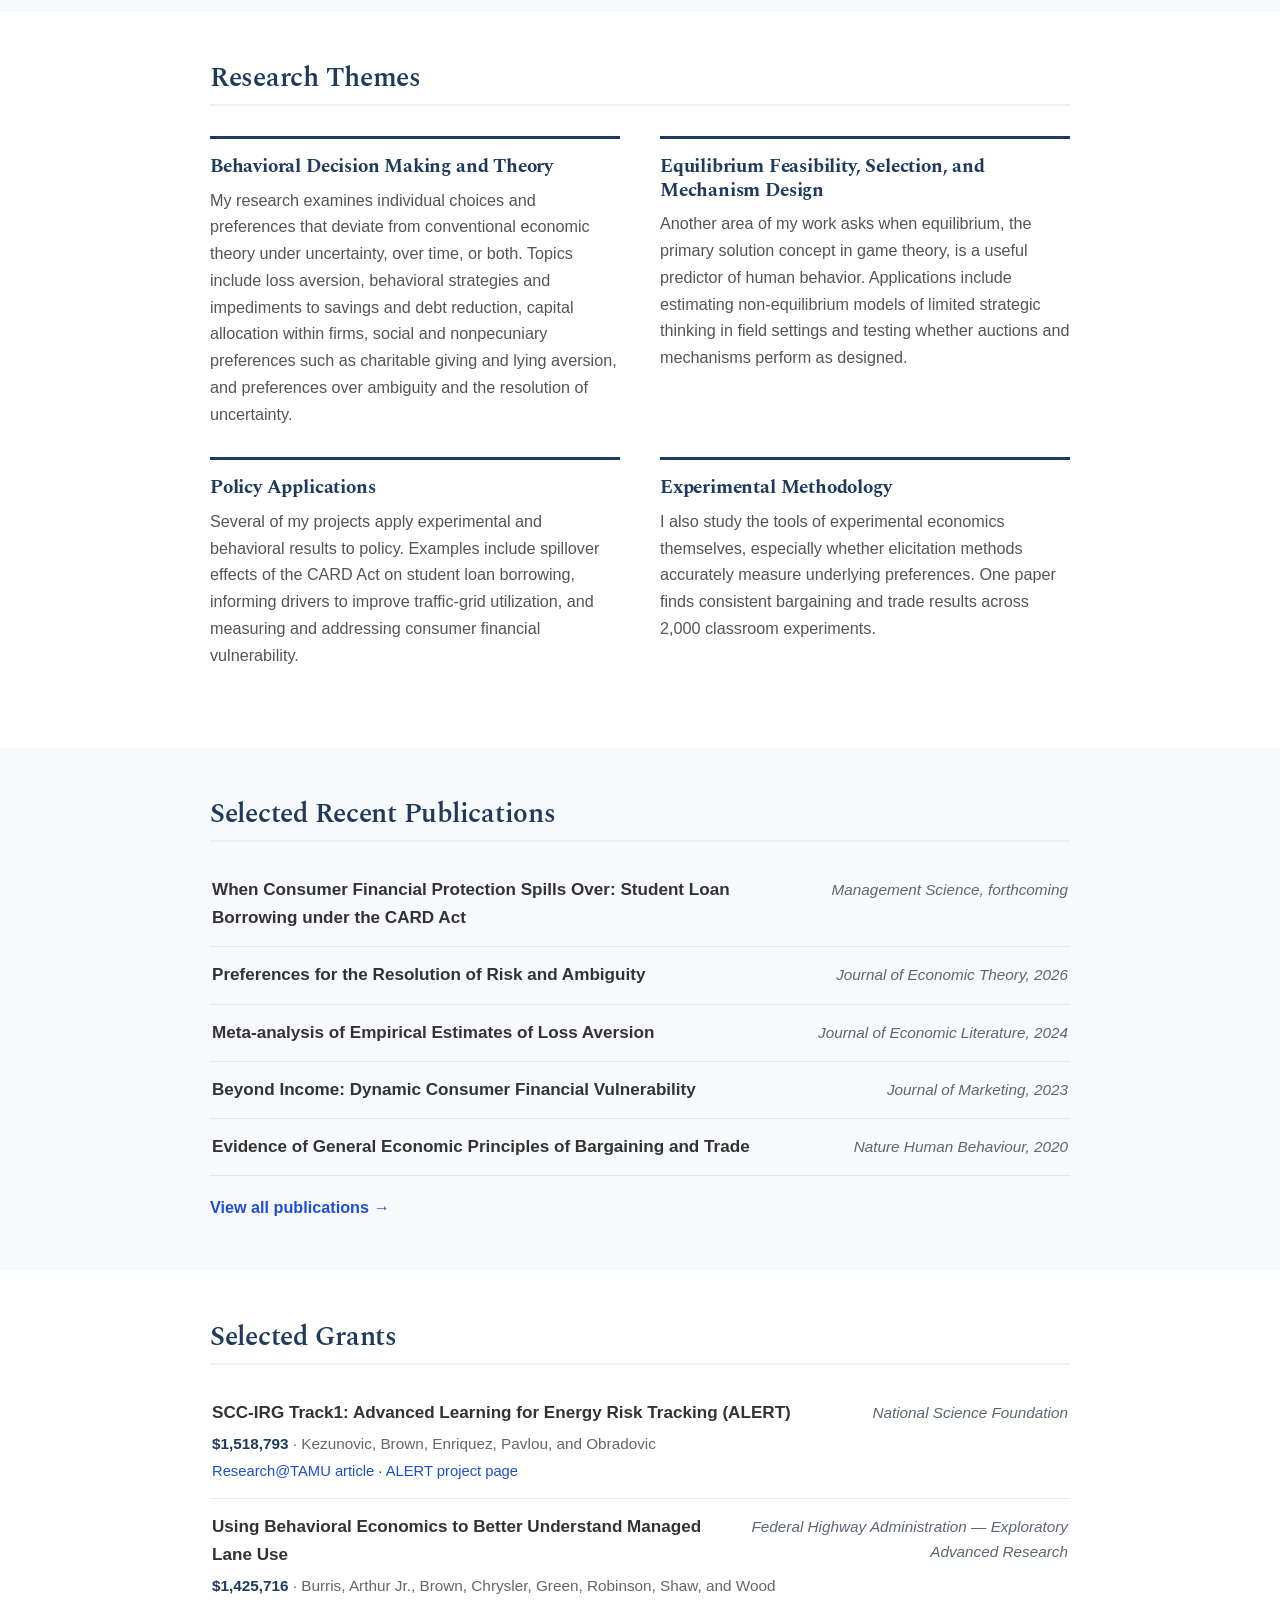
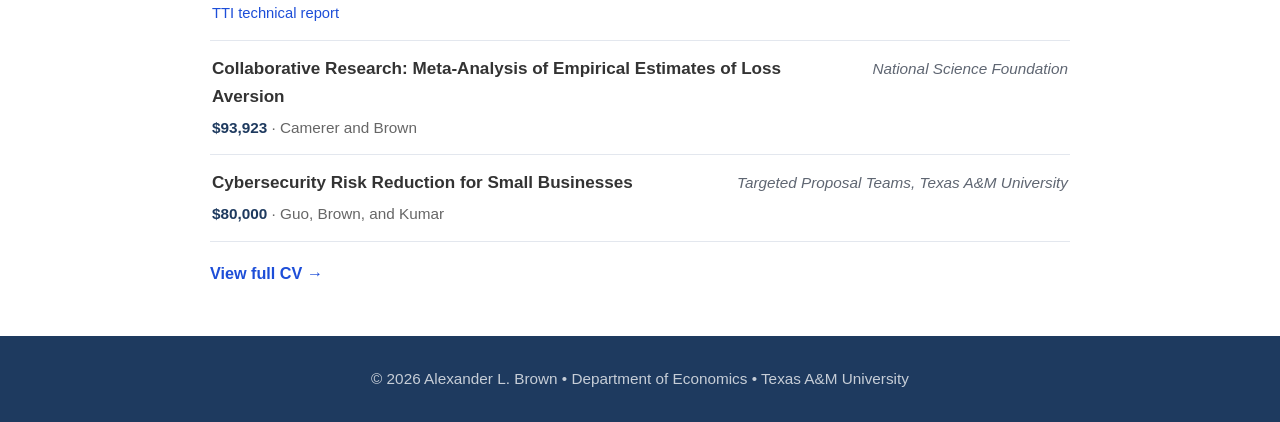
==== commit c035ff65: "Revert to Behavioral Consumer Finance tag (site+CV); CV phone matches old site" ====
--- a/index.html
+++ b/index.html
@@ -55,7 +55,7 @@
       <div class="hero-text">
         <h1>Alexander L. Brown</h1>
         <div class="subtitle">Professor of Economics, Texas A&amp;M University</div>
-        <div class="interests">Behavioral Economics &middot; Experimental Economics &middot; Game Theory &middot; Consumer Behavior &middot; Decision Theory</div>
+        <div class="interests">Behavioral Economics &middot; Experimental Economics &middot; Game Theory &middot; Behavioral Consumer Finance &middot; Decision Theory</div>
       </div>
       <div class="hero-photo"><img src="assets/images/newhead4-1200.jpg" alt="Alexander L. Brown"></div>
     </div>
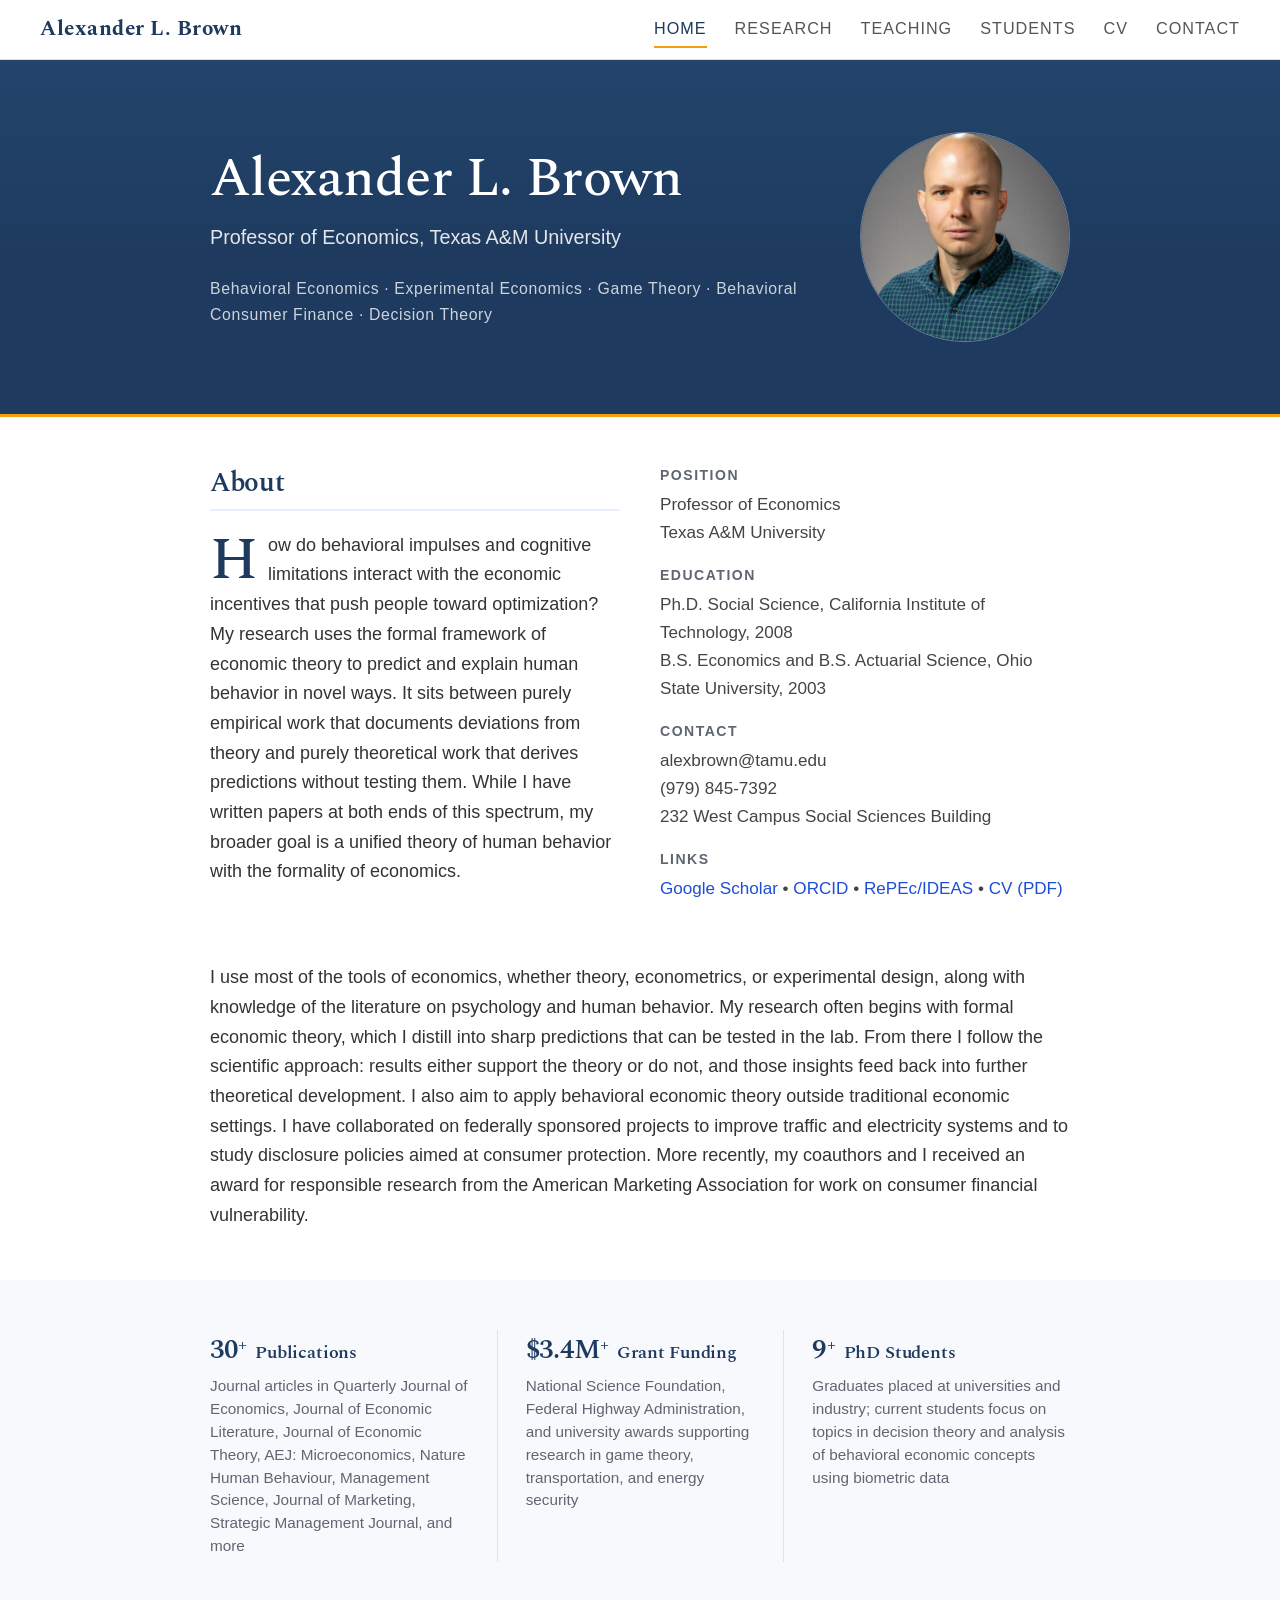
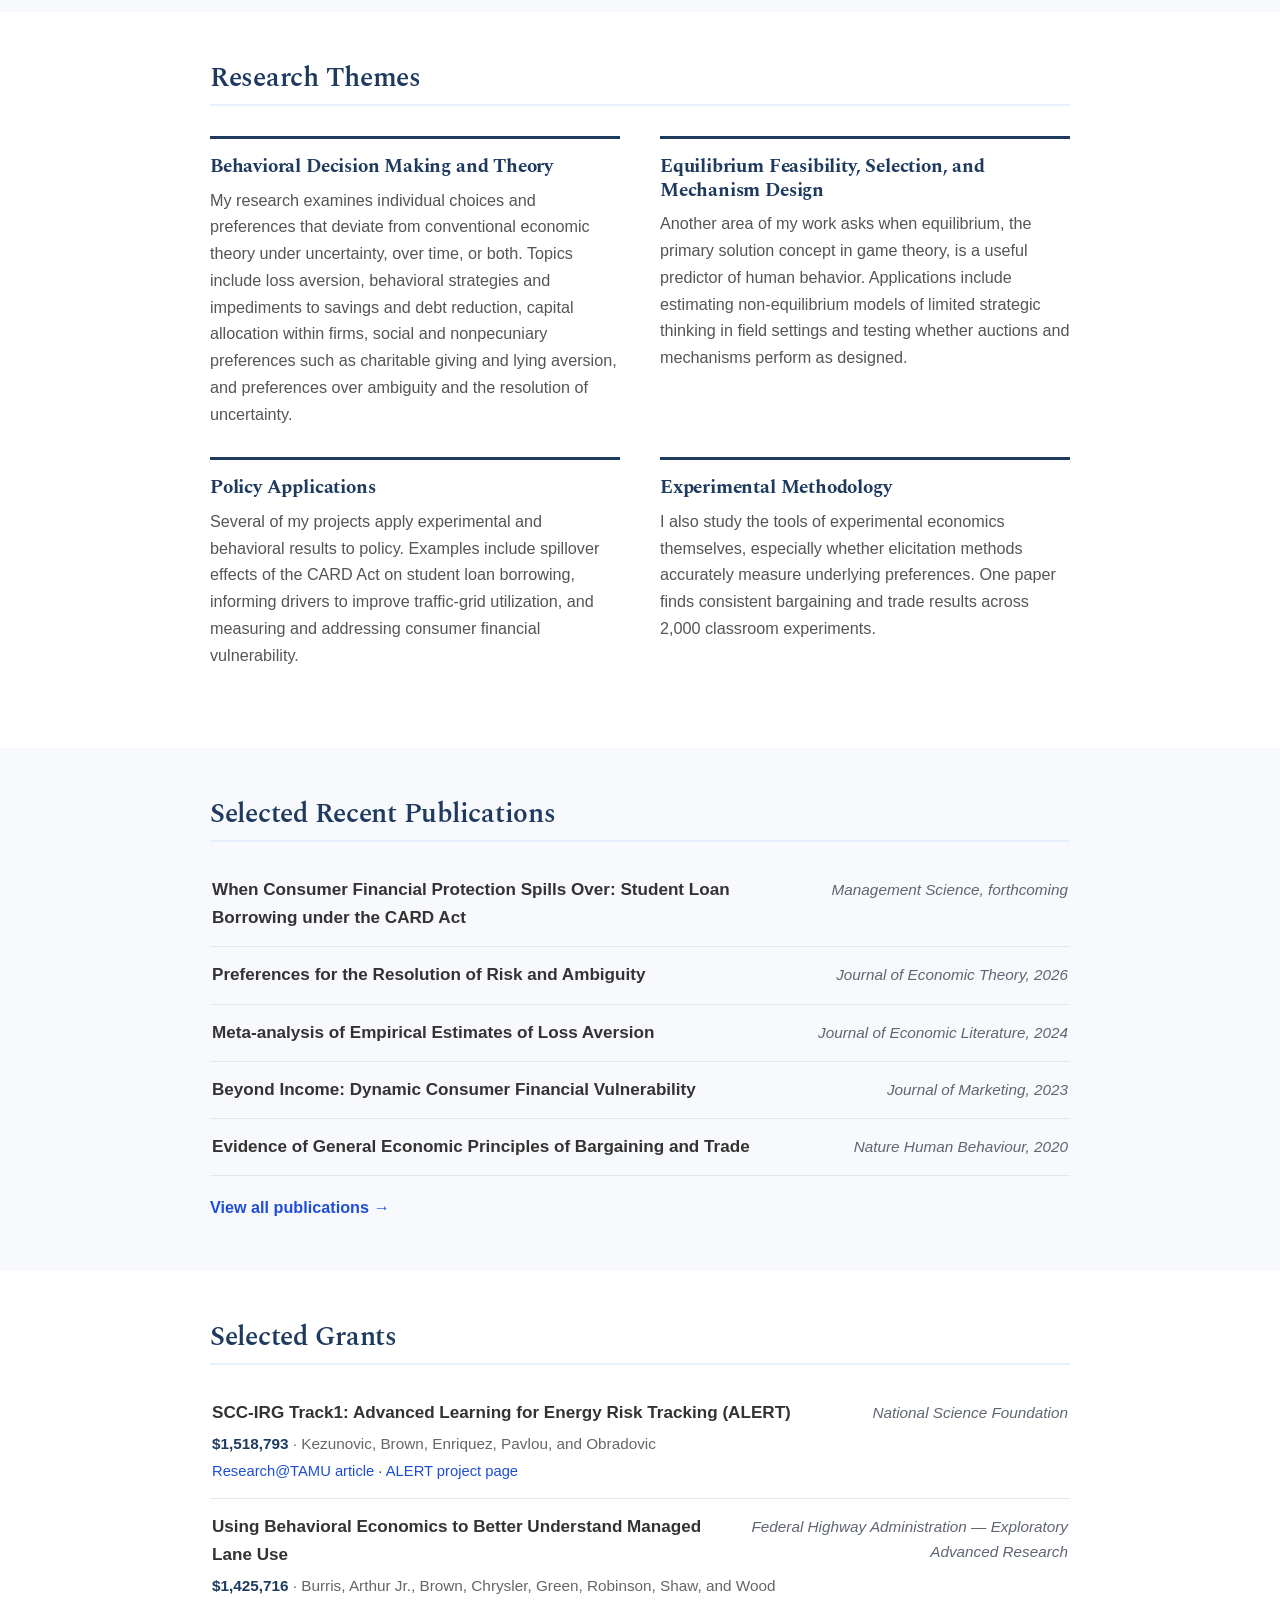
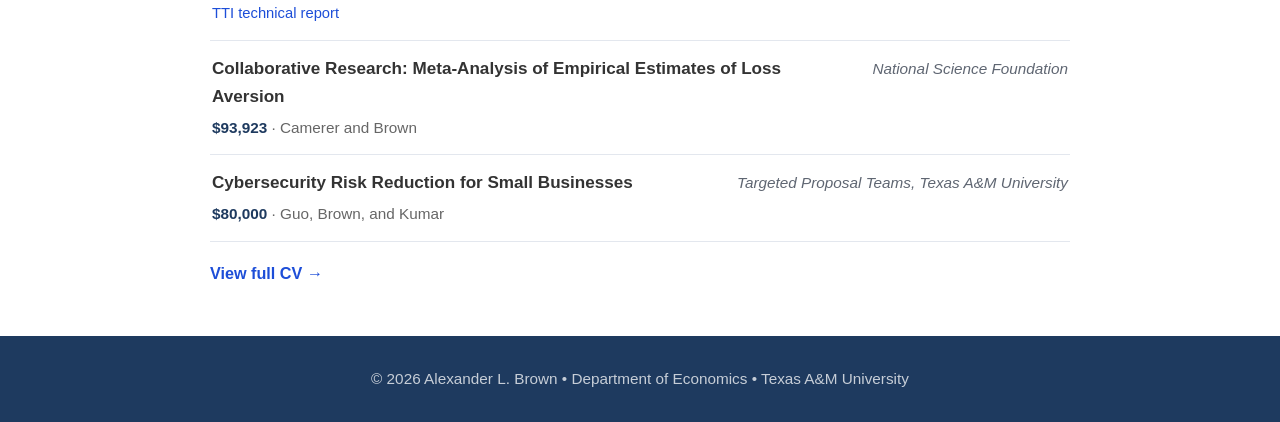
==== commit 19beb89c: "Hide decorative separators from screen readers; live QA re-run 2026-09-05 Wrap every middot/bullet s" ====
--- a/index.html
+++ b/index.html
@@ -55,7 +55,7 @@
       <div class="hero-text">
         <h1>Alexander L. Brown</h1>
         <div class="subtitle">Professor of Economics, Texas A&amp;M University</div>
-        <div class="interests">Behavioral Economics &middot; Experimental Economics &middot; Game Theory &middot; Behavioral Consumer Finance &middot; Decision Theory</div>
+        <div class="interests">Behavioral Economics <span aria-hidden="true">&middot;</span> Experimental Economics <span aria-hidden="true">&middot;</span> Game Theory <span aria-hidden="true">&middot;</span> Behavioral Consumer Finance <span aria-hidden="true">&middot;</span> Decision Theory</div>
       </div>
       <div class="hero-photo"><img src="assets/images/newhead4-1200.jpg" alt="Alexander L. Brown"></div>
     </div>
@@ -82,7 +82,7 @@
         </div>
         <div class="info-block">
           <h3>Links</h3>
-          <p><a href="https://scholar.google.com/citations?user=mM_5lrMAAAAJ&hl=en">Google Scholar</a> &bull; <a href="https://orcid.org/0000-0002-5582-5304">ORCID</a> &bull; <a href="https://ideas.repec.org/f/pbr451.html">RePEc/IDEAS</a> &bull; <a href="assets/cv_brown.pdf">CV (PDF)</a></p>
+          <p><a href="https://scholar.google.com/citations?user=mM_5lrMAAAAJ&hl=en">Google Scholar</a> <span aria-hidden="true">&bull;</span> <a href="https://orcid.org/0000-0002-5582-5304">ORCID</a> <span aria-hidden="true">&bull;</span> <a href="https://ideas.repec.org/f/pbr451.html">RePEc/IDEAS</a> <span aria-hidden="true">&bull;</span> <a href="assets/cv_brown.pdf">CV (PDF)</a></p>
         </div>
       </div>
     </div>
@@ -156,27 +156,27 @@
     <ul class="pub-list grant-list">
       <li>
         <div class="pub-row"><span class="pub-title">SCC-IRG Track1: Advanced Learning for Energy Risk Tracking (ALERT)</span><span class="pub-venue">National Science Foundation</span></div>
-        <div class="grant-meta"><span class="grant-amount">$1,518,793</span> &middot; Kezunovic, Brown, Enriquez, Pavlou, and Obradovic</div>
-        <div class="grant-links"><a href="https://web.archive.org/web/20241208113945/https://research.tamu.edu/2024/02/29/combining-big-data-and-machine-learning-may-help-predict-unplanned-power-outages/" target="_blank" rel="noopener">Research@TAMU article</a> &middot; <a href="https://pscp.engr.tamu.edu/alert/" target="_blank" rel="noopener">ALERT project page</a></div>
+        <div class="grant-meta"><span class="grant-amount">$1,518,793</span> <span aria-hidden="true">&middot;</span> Kezunovic, Brown, Enriquez, Pavlou, and Obradovic</div>
+        <div class="grant-links"><a href="https://web.archive.org/web/20241208113945/https://research.tamu.edu/2024/02/29/combining-big-data-and-machine-learning-may-help-predict-unplanned-power-outages/" target="_blank" rel="noopener">Research@TAMU article</a> <span aria-hidden="true">&middot;</span> <a href="https://pscp.engr.tamu.edu/alert/" target="_blank" rel="noopener">ALERT project page</a></div>
       </li>
       <li>
         <div class="pub-row"><span class="pub-title">Using Behavioral Economics to Better Understand Managed Lane Use</span><span class="pub-venue">Federal Highway Administration — Exploratory Advanced Research</span></div>
-        <div class="grant-meta"><span class="grant-amount">$1,425,716</span> &middot; Burris, Arthur Jr., Brown, Chrysler, Green, Robinson, Shaw, and Wood</div>
+        <div class="grant-meta"><span class="grant-amount">$1,425,716</span> <span aria-hidden="true">&middot;</span> Burris, Arthur Jr., Brown, Chrysler, Green, Robinson, Shaw, and Wood</div>
         <div class="grant-links"><a href="https://static.tti.tamu.edu/tti.tamu.edu/documents/0-6907-R1.pdf" target="_blank" rel="noopener">TTI technical report</a></div>
       </li>
       <li>
         <div class="pub-row"><span class="pub-title">Collaborative Research: Meta-Analysis of Empirical Estimates of Loss Aversion</span><span class="pub-venue">National Science Foundation</span></div>
-        <div class="grant-meta"><span class="grant-amount">$93,923</span> &middot; Camerer and Brown</div>
+        <div class="grant-meta"><span class="grant-amount">$93,923</span> <span aria-hidden="true">&middot;</span> Camerer and Brown</div>
       </li>
       <li>
         <div class="pub-row"><span class="pub-title">Cybersecurity Risk Reduction for Small Businesses</span><span class="pub-venue">Targeted Proposal Teams, Texas A&amp;M University</span></div>
-        <div class="grant-meta"><span class="grant-amount">$80,000</span> &middot; Guo, Brown, and Kumar</div>
+        <div class="grant-meta"><span class="grant-amount">$80,000</span> <span aria-hidden="true">&middot;</span> Guo, Brown, and Kumar</div>
       </li>
     </ul>
     <p class="more-link"><a href="cv.html">View full CV &rarr;</a></p>
   </section>
 
 </main>
-<footer>&copy; 2026 Alexander L. Brown &bull; Department of Economics &bull; Texas A&amp;M University</footer>
+<footer>&copy; 2026 Alexander L. Brown <span aria-hidden="true">&bull;</span> Department of Economics <span aria-hidden="true">&bull;</span> Texas A&amp;M University</footer>
 </body>
 </html>
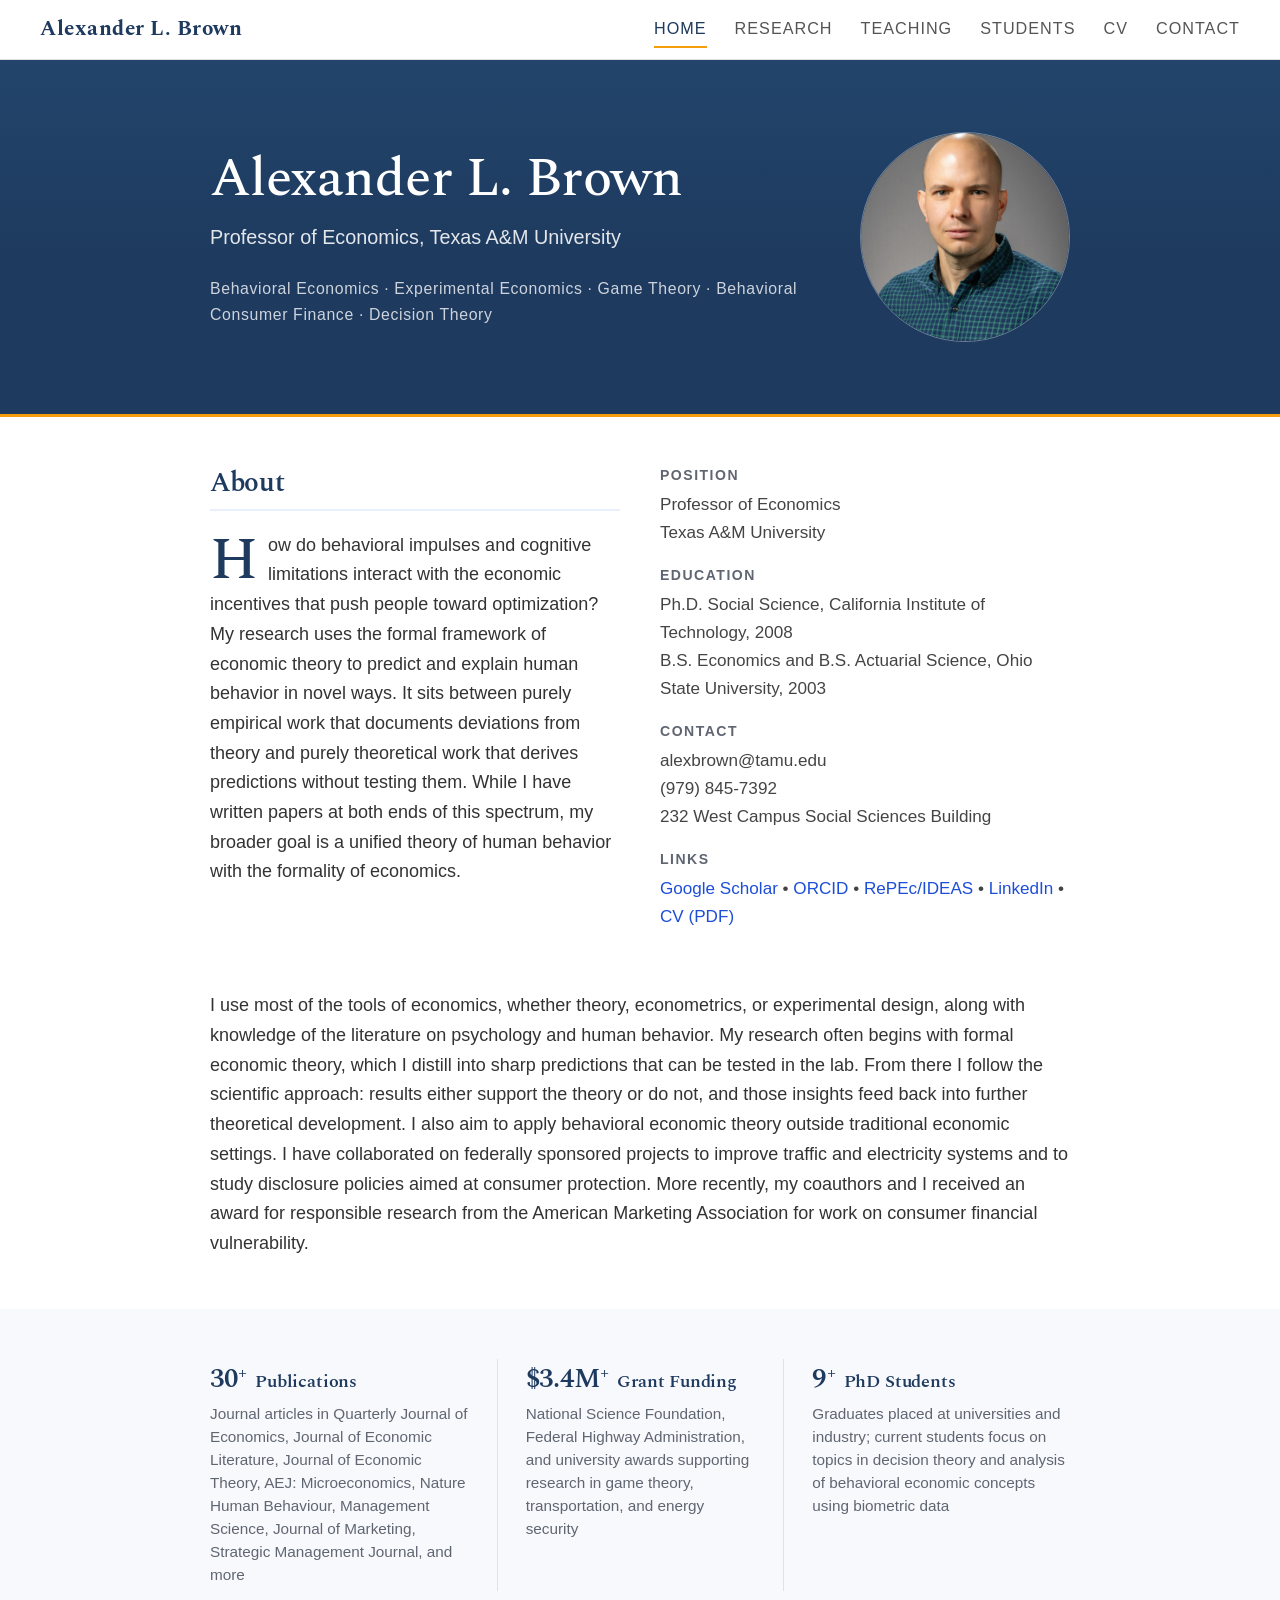
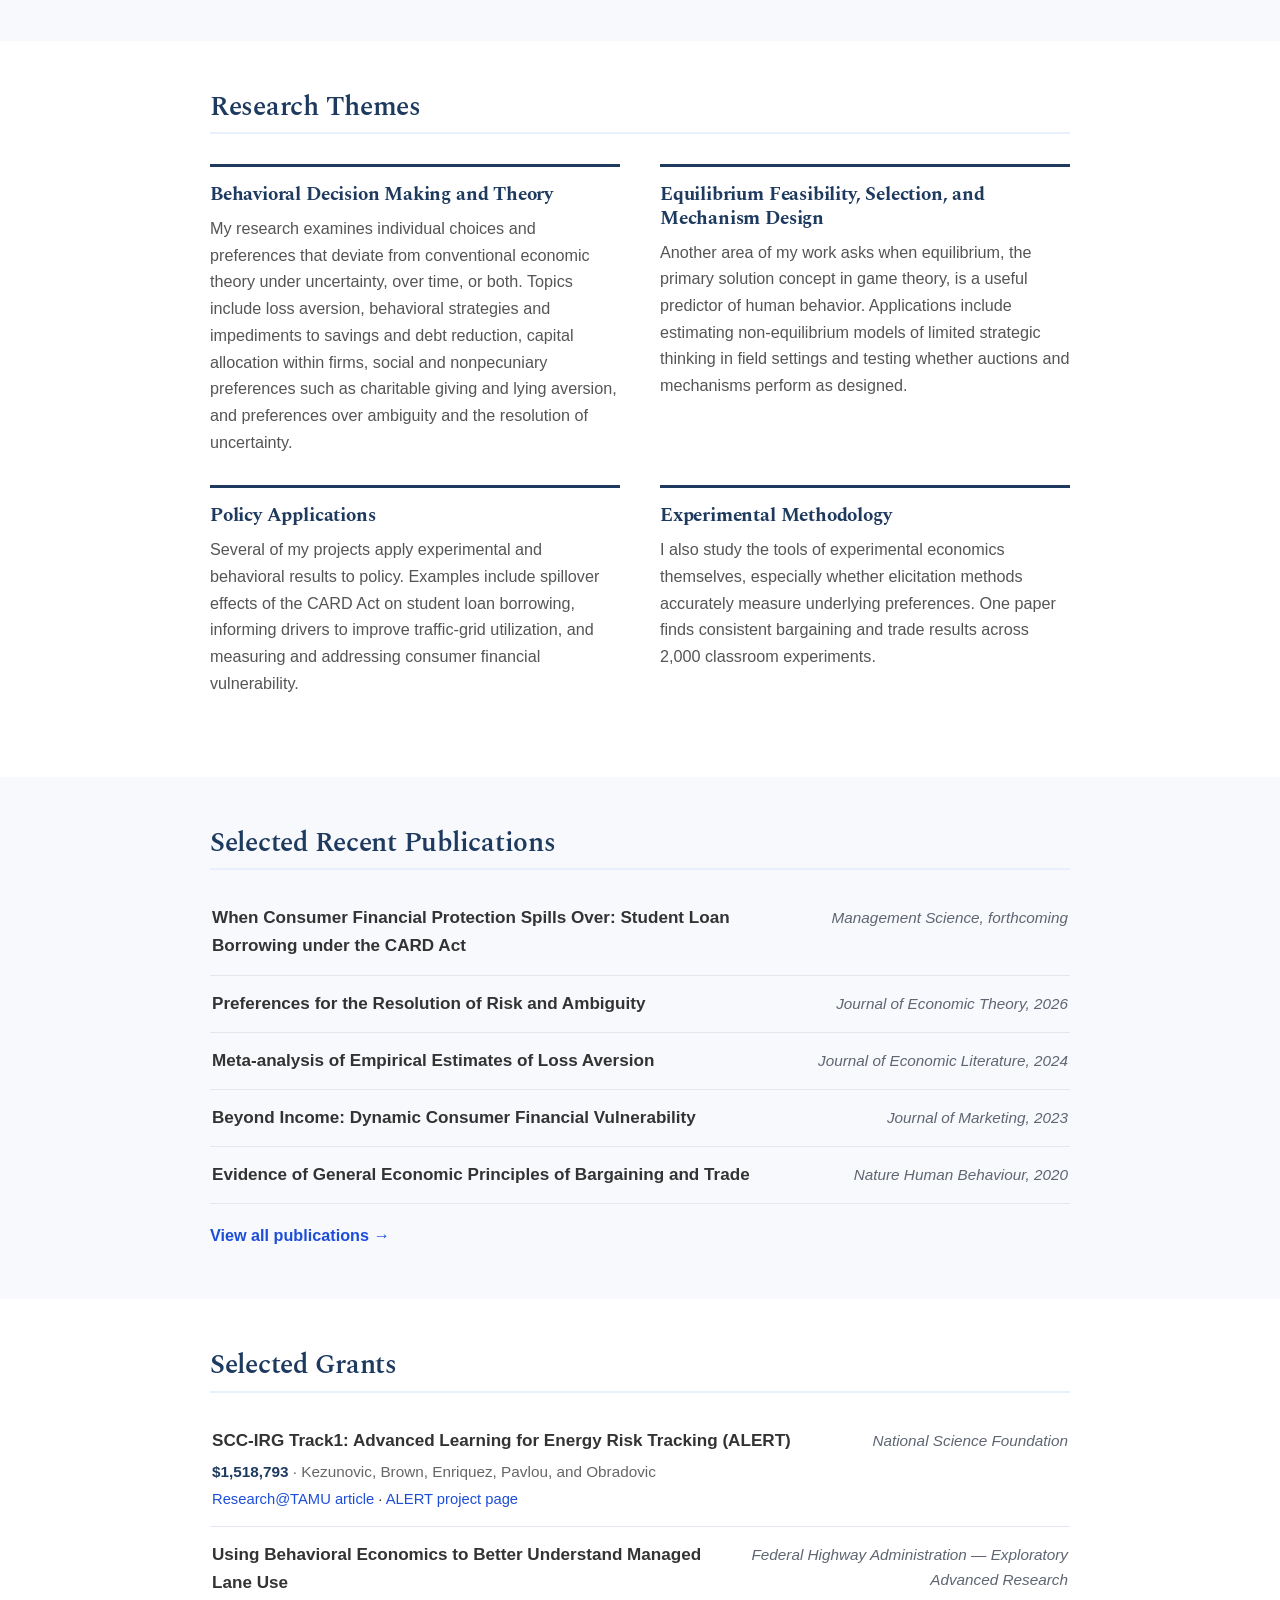
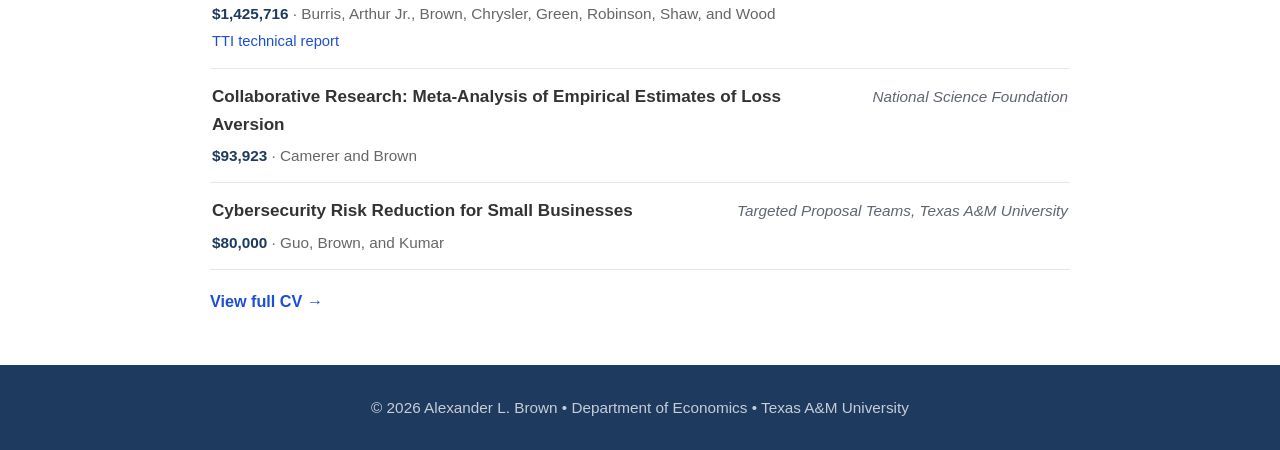
==== commit 1277da56: "Add LinkedIn to home-page Links row and JSON-LD sameAs Fifth identity link (after RePEc/IDEAS, befor" ====
--- a/index.html
+++ b/index.html
@@ -29,7 +29,8 @@
   "sameAs": [
     "https://scholar.google.com/citations?user=mM_5lrMAAAAJ&hl=en",
     "https://orcid.org/0000-0002-5582-5304",
-    "https://ideas.repec.org/f/pbr451.html"
+    "https://ideas.repec.org/f/pbr451.html",
+    "https://www.linkedin.com/in/alexbrownecon"
   ]
 }
 </script>
@@ -82,7 +83,7 @@
         </div>
         <div class="info-block">
           <h3>Links</h3>
-          <p><a href="https://scholar.google.com/citations?user=mM_5lrMAAAAJ&hl=en">Google Scholar</a> <span aria-hidden="true">&bull;</span> <a href="https://orcid.org/0000-0002-5582-5304">ORCID</a> <span aria-hidden="true">&bull;</span> <a href="https://ideas.repec.org/f/pbr451.html">RePEc/IDEAS</a> <span aria-hidden="true">&bull;</span> <a href="assets/cv_brown.pdf">CV (PDF)</a></p>
+          <p><a href="https://scholar.google.com/citations?user=mM_5lrMAAAAJ&hl=en">Google Scholar</a> <span aria-hidden="true">&bull;</span> <a href="https://orcid.org/0000-0002-5582-5304">ORCID</a> <span aria-hidden="true">&bull;</span> <a href="https://ideas.repec.org/f/pbr451.html">RePEc/IDEAS</a> <span aria-hidden="true">&bull;</span> <a href="https://www.linkedin.com/in/alexbrownecon">LinkedIn</a> <span aria-hidden="true">&bull;</span> <a href="assets/cv_brown.pdf">CV (PDF)</a></p>
         </div>
       </div>
     </div>
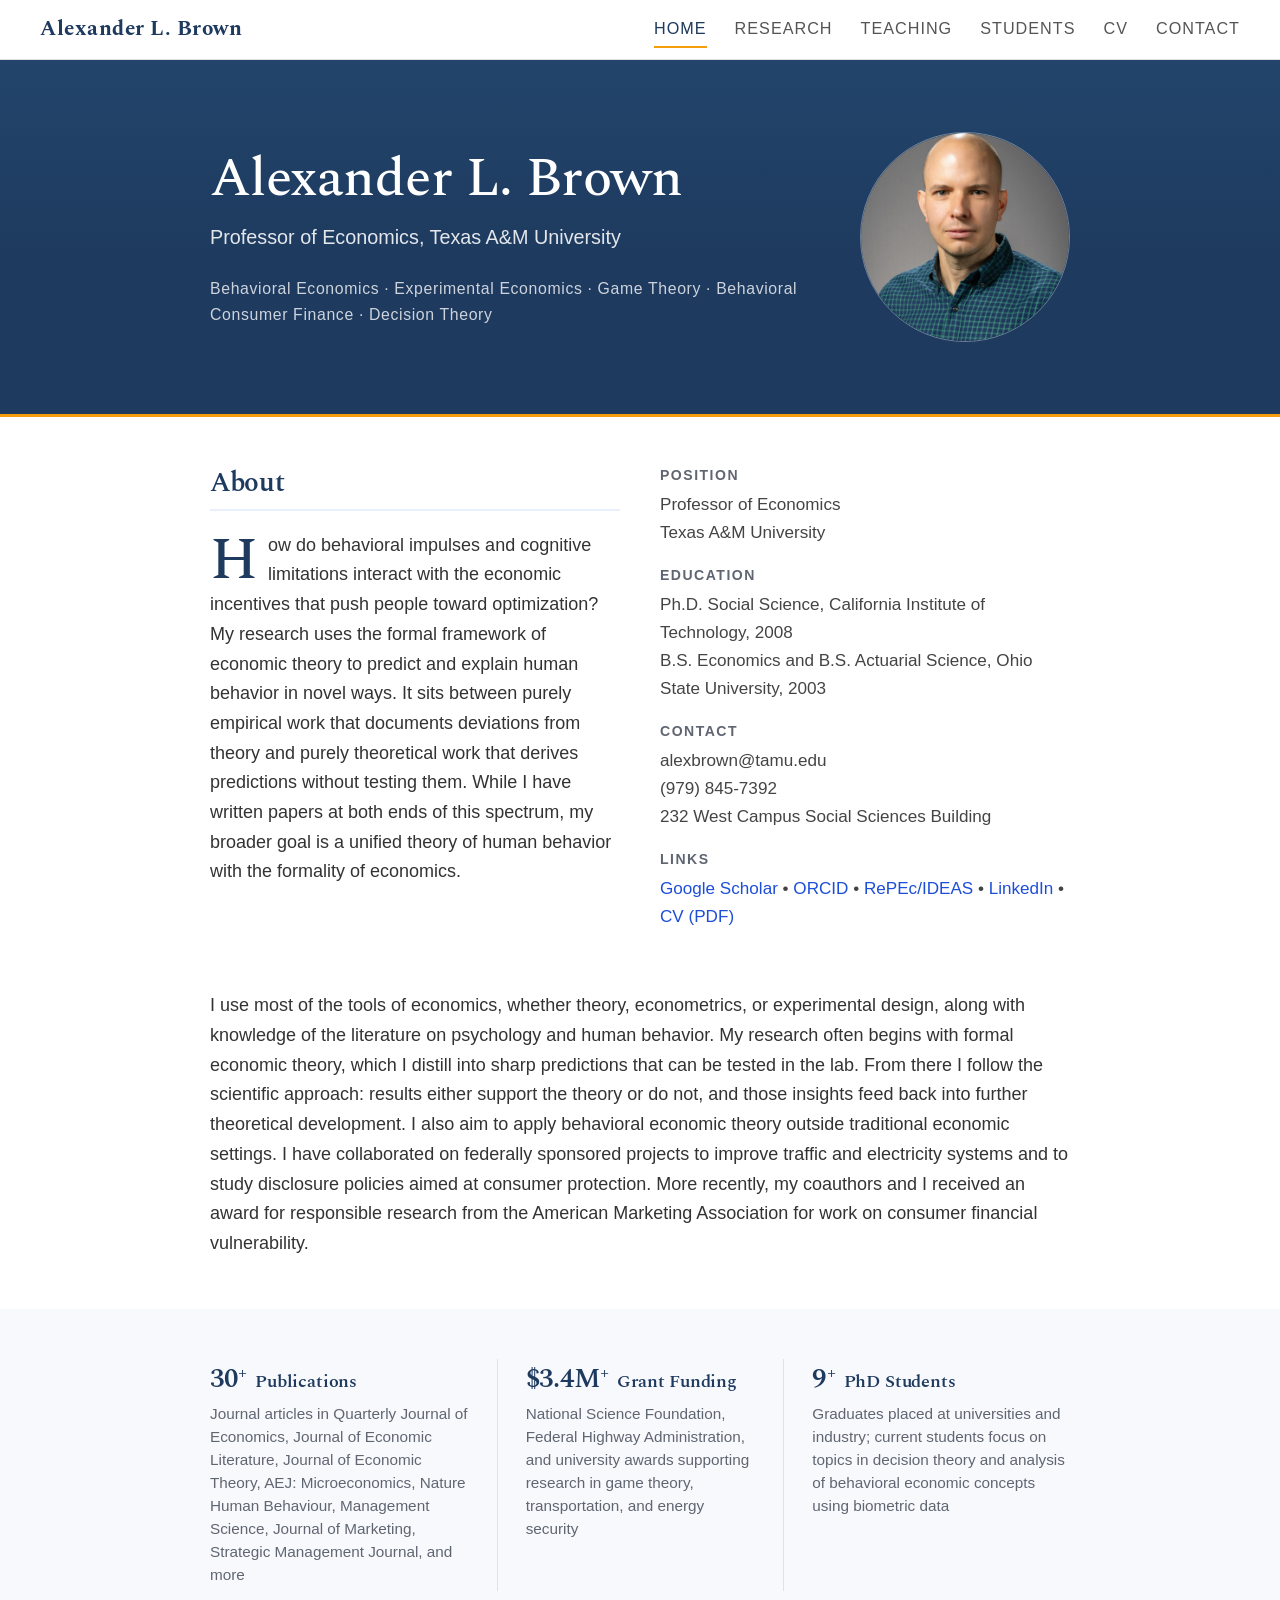
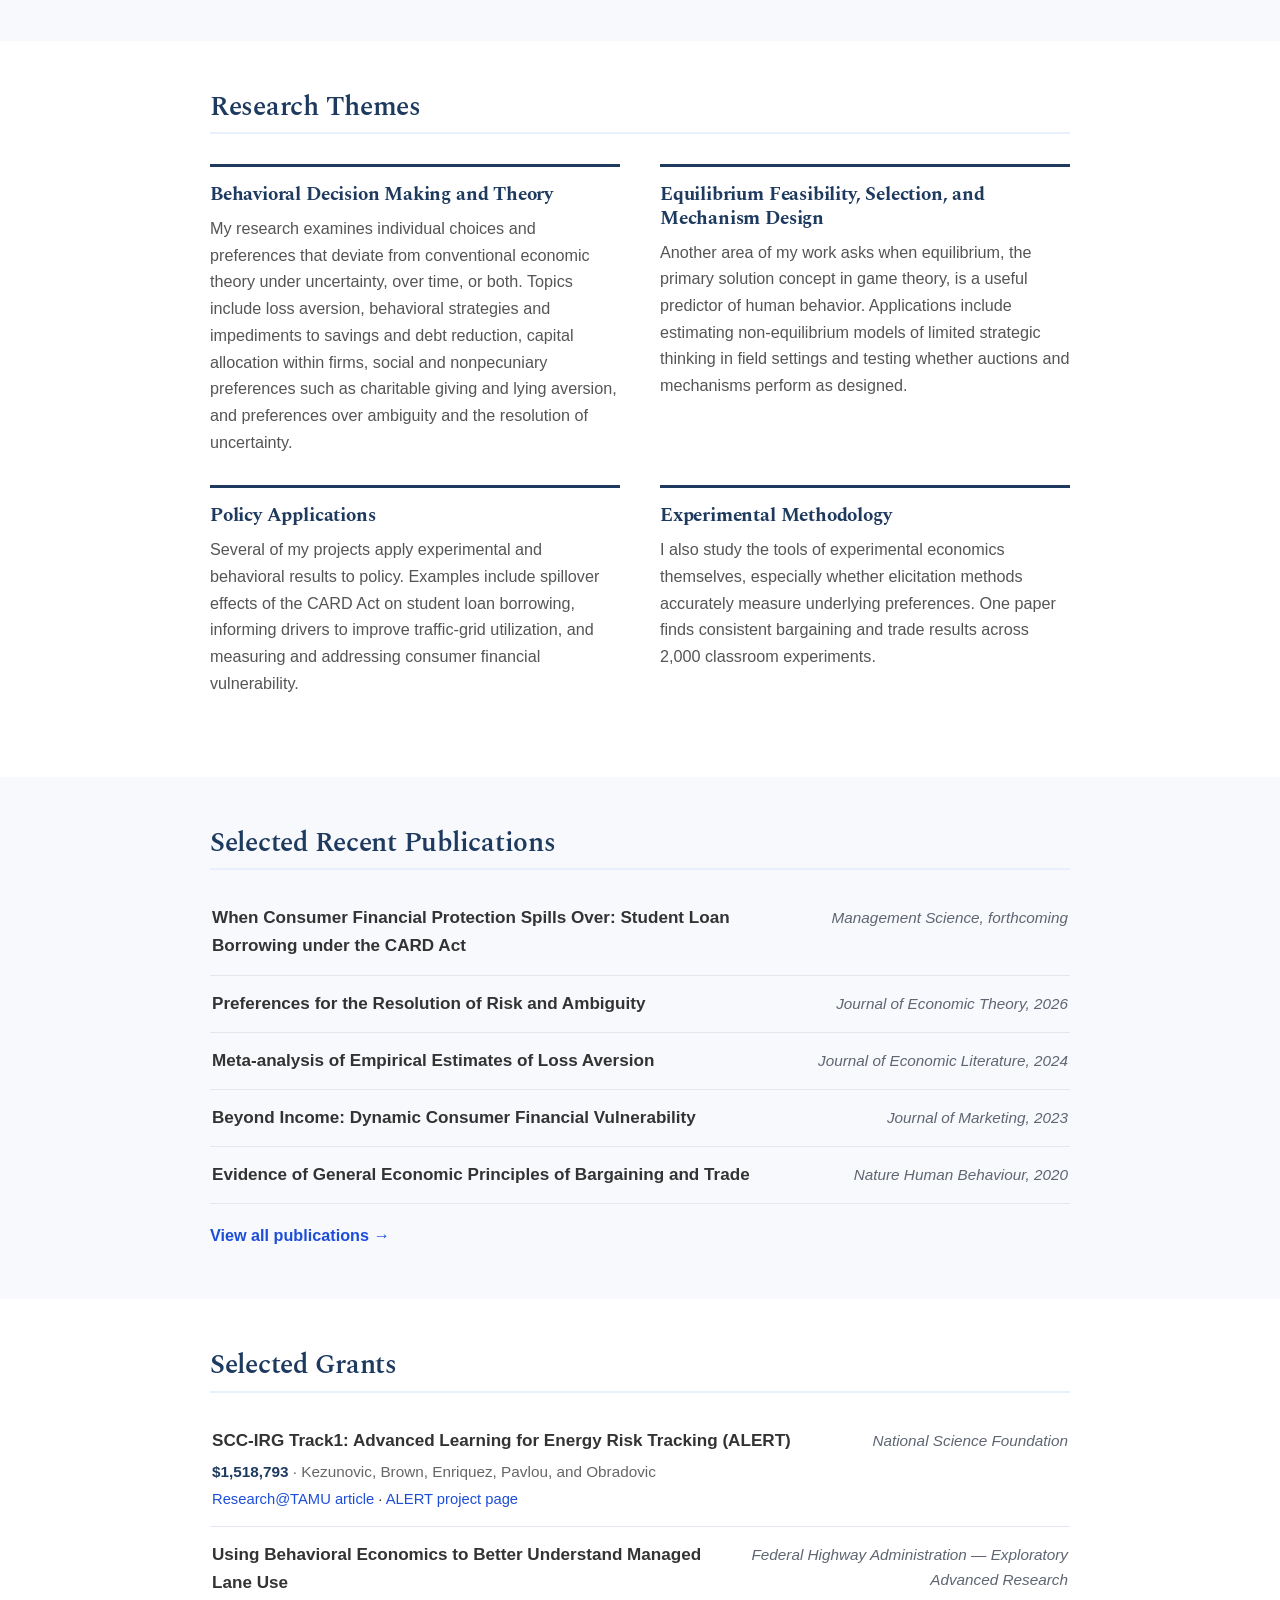
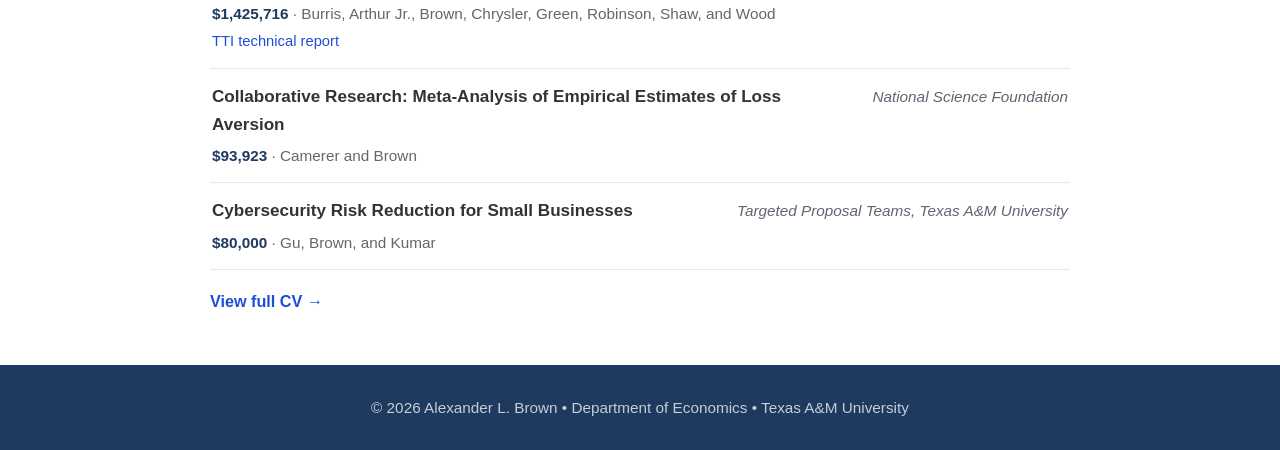
==== commit 242e520d: "Fix grant co-author to Gu, Guofei; CV adds Theory and Decision coordinating editorship Co-Authored-B" ====
--- a/index.html
+++ b/index.html
@@ -11,7 +11,9 @@
 <meta property="og:description" content="Alexander L. Brown, Professor of Economics at Texas A&M University. Research in game theory, experimental and behavioral economics; publications, grants, teaching, and contact information.">
 <meta property="og:url" content="https://alexbrownecon.com/">
 <meta property="og:type" content="website">
-<meta property="og:image" content="https://alexbrownecon.com/assets/images/newhead4-1200.jpg">
+<meta property="og:image" content="https://alexbrownecon.com/assets/images/og-card-1200x630.jpg">
+<meta property="og:image:width" content="1200">
+<meta property="og:image:height" content="630">
 <link rel="preconnect" href="https://fonts.googleapis.com">
 <link rel="preconnect" href="https://fonts.gstatic.com" crossorigin>
 <link href="https://fonts.googleapis.com/css2?family=Spectral:wght@300;500;600;700&display=swap" rel="stylesheet">
@@ -171,7 +173,7 @@
       </li>
       <li>
         <div class="pub-row"><span class="pub-title">Cybersecurity Risk Reduction for Small Businesses</span><span class="pub-venue">Targeted Proposal Teams, Texas A&amp;M University</span></div>
-        <div class="grant-meta"><span class="grant-amount">$80,000</span> <span aria-hidden="true">&middot;</span> Guo, Brown, and Kumar</div>
+        <div class="grant-meta"><span class="grant-amount">$80,000</span> <span aria-hidden="true">&middot;</span> Gu, Brown, and Kumar</div>
       </li>
     </ul>
     <p class="more-link"><a href="cv.html">View full CV &rarr;</a></p>
